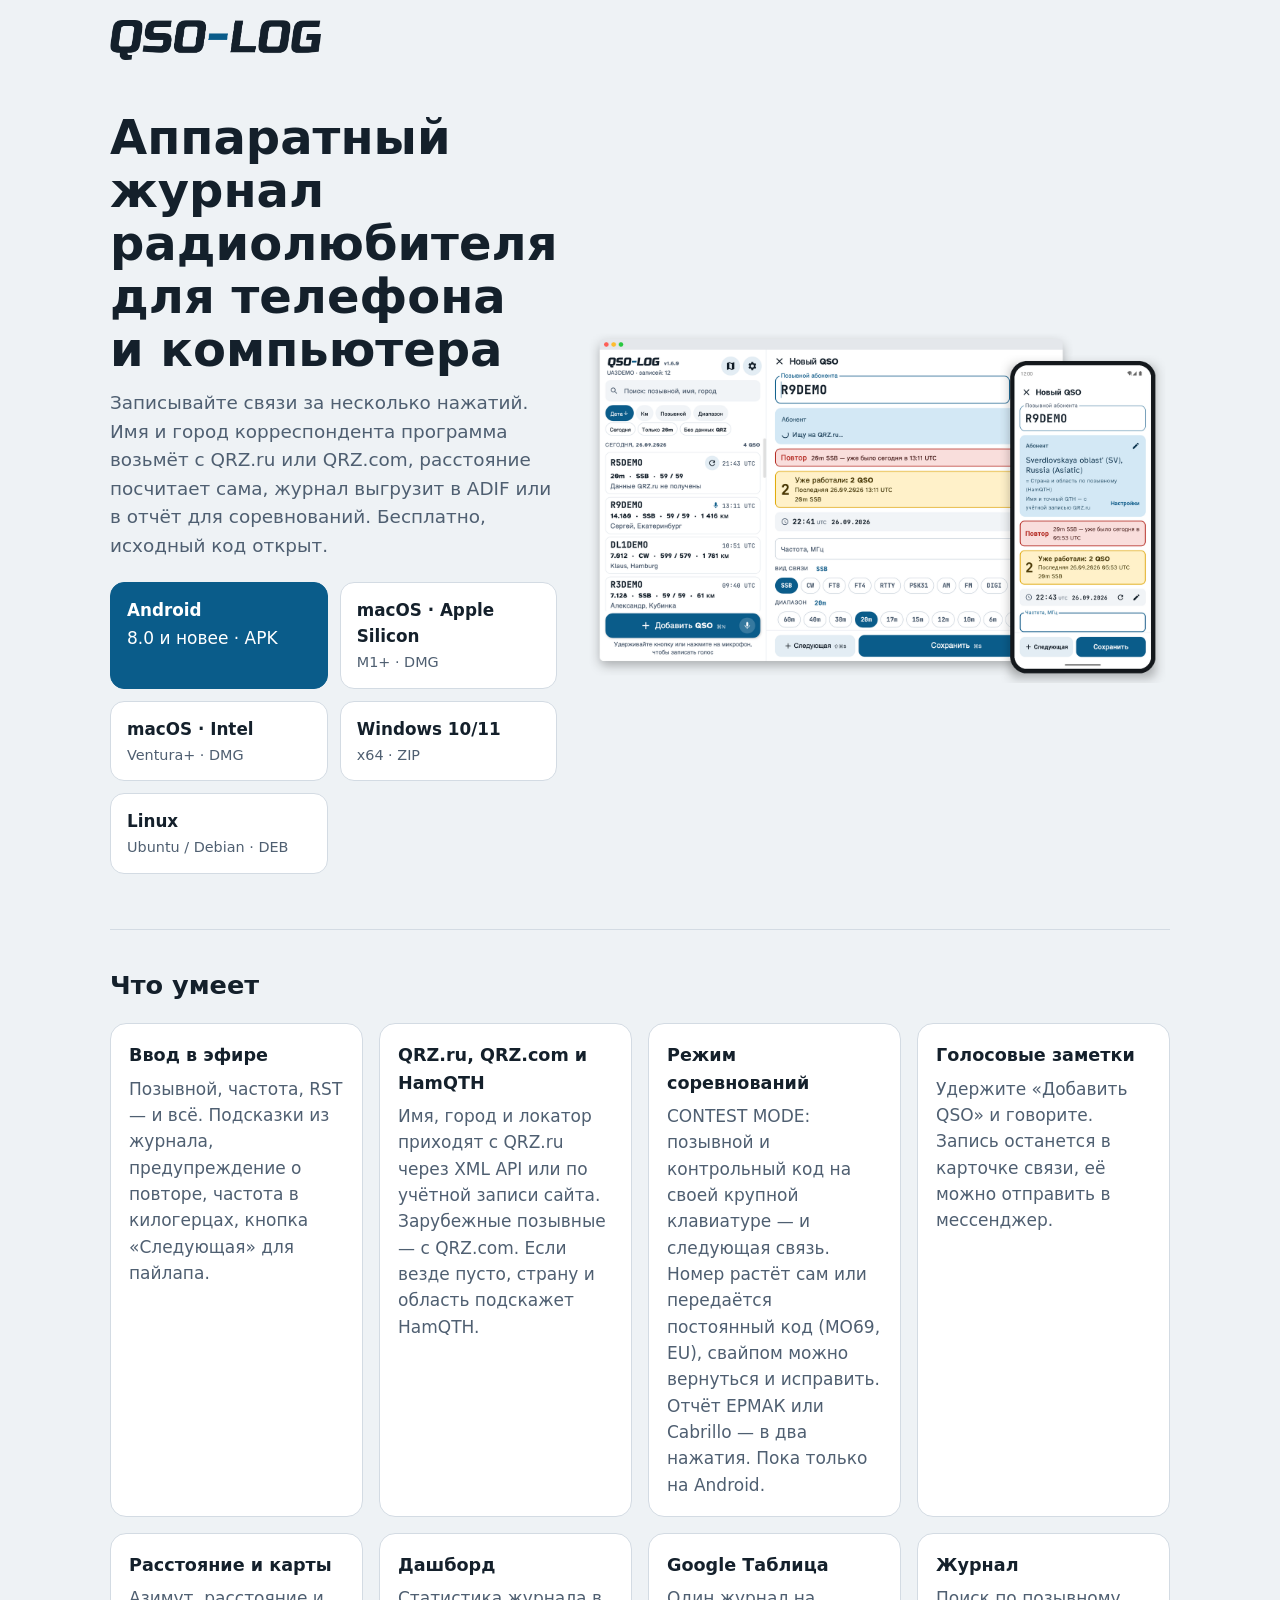
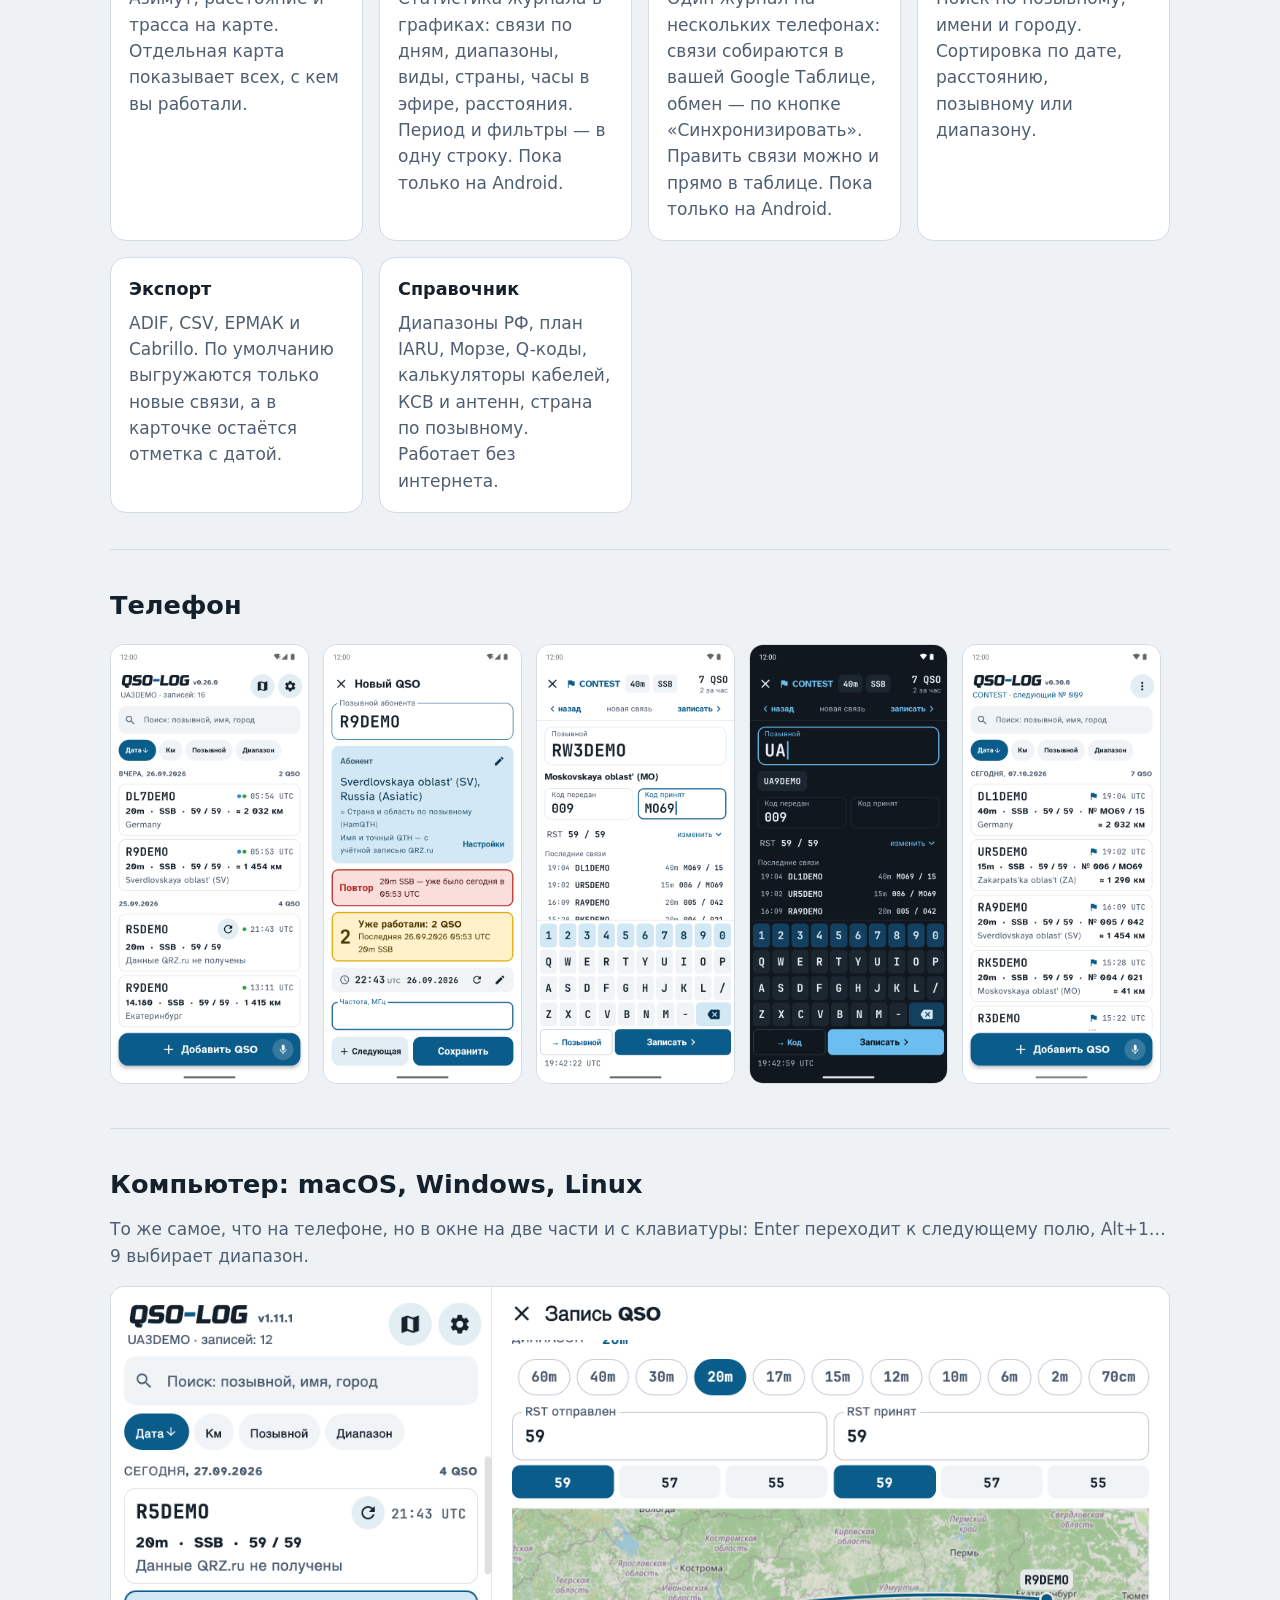
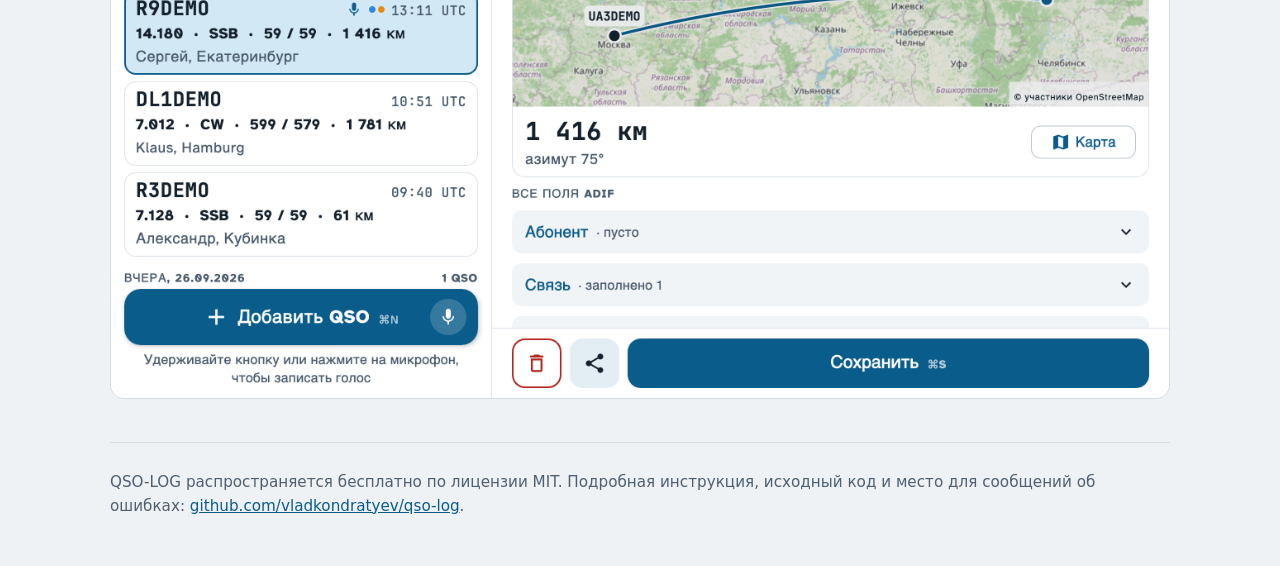
==== docs/index.html @ 47f25982 "Android 0.31.0: QSO UUIDs, sync through the user's Google Sheet (Apps Script)" ====
<!doctype html>
<html lang="ru">
<head>
<meta charset="utf-8">
<meta name="viewport" content="width=device-width, initial-scale=1">
<title>QSO-LOG — аппаратный журнал радиолюбителя</title>
<meta name="description" content="Бесплатный аппаратный журнал радиолюбителя для Android, macOS, Windows и Linux: QRZ.ru и QRZ.com, режим соревнований, карта трассы, голосовые заметки, ADIF, ЕРМАК/Cabrillo.">
<meta property="og:title" content="QSO-LOG — аппаратный журнал радиолюбителя">
<meta property="og:description" content="Android · macOS · Windows · Linux. QRZ.ru и QRZ.com, режим соревнований, карта трассы, голосовые заметки, ADIF, ЕРМАК/Cabrillo.">
<meta property="og:image" content="https://vladkondratyev.github.io/qso-log/social-preview.png">
<meta property="og:type" content="website">
<meta name="twitter:card" content="summary_large_image">
<link rel="icon" href="icon.png">
<style>
:root{
  --bg:#EEF2F5; --paper:#FFFFFF; --ink:#14202B; --muted:#4F5F71; --line:#D3DBE3;
  --accent:#0A5C8A; --accent-ink:#FFFFFF; --soft:#DCEAF3;
}
@media (prefers-color-scheme:dark){:root{
  --bg:#0E141A; --paper:#151D25; --ink:#E8EEF4; --muted:#A3B2C2; --line:#2A3743;
  --accent:#6BBEEF; --accent-ink:#06121B; --soft:#1B2A36;
}}
*{box-sizing:border-box}
img{max-width:100%}
body{margin:0;background:var(--bg);color:var(--ink);font:17px/1.55 system-ui,-apple-system,"Segoe UI",Roboto,sans-serif}
a{color:var(--accent)}
.wrap{max-width:1100px;margin:0 auto;padding:0 20px}
header{display:flex;align-items:center;justify-content:space-between;gap:16px;padding:20px 0}
header img.logo{height:40px}
.dark-logo{display:none}
@media (prefers-color-scheme:dark){.light-logo{display:none}.dark-logo{display:inline}}
.hero{display:grid;grid-template-columns:1fr;gap:28px;align-items:center;padding:24px 0 40px}
@media (min-width:900px){.hero{grid-template-columns:5fr 7fr}}
h1{font-size:clamp(2rem,4.5vw,3rem);line-height:1.1;margin:0 0 14px;text-wrap:balance}
.lead{color:var(--muted);font-size:1.15rem;margin:0 0 22px}
.hero img{width:100%;height:auto;border-radius:14px}
.dl{display:grid;grid-template-columns:repeat(auto-fit,minmax(200px,1fr));gap:12px;margin:8px 0 0}
.dl a{display:flex;flex-direction:column;gap:2px;text-decoration:none;background:var(--paper);border:1.5px solid var(--line);border-radius:14px;padding:14px 16px;color:var(--ink)}
.dl a:hover{border-color:var(--accent)}
.dl b{font-size:1.05rem}
.dl span{color:var(--muted);font-size:.9rem}
.dl a.primary{background:var(--accent);border-color:var(--accent);color:var(--accent-ink)}
.dl a.primary span{color:var(--accent-ink);opacity:.85}
section{padding:36px 0;border-top:1px solid var(--line)}
h2{font-size:1.6rem;margin:0 0 18px}
.grid{display:grid;grid-template-columns:repeat(auto-fit,minmax(250px,1fr));gap:16px}
.card{background:var(--paper);border:1px solid var(--line);border-radius:16px;padding:18px}
.card h3{margin:0 0 6px;font-size:1.1rem}
.card p{margin:0;color:var(--muted)}
.shots{display:flex;gap:14px;overflow-x:auto;padding-bottom:8px;scroll-snap-type:x mandatory}
.shots img{height:440px;border-radius:14px;scroll-snap-align:start;border:1px solid var(--line)}
.desk img{width:100%;border-radius:14px;border:1px solid var(--line)}
footer{padding:28px 0 48px;color:var(--muted);font-size:.95rem;border-top:1px solid var(--line)}
</style>
</head>
<body>
<div class="wrap">
  <header>
    <div>
      <img class="logo light-logo" src="logo-light.png" alt="QSO-LOG">
      <img class="logo dark-logo" src="logo-dark.png" alt="QSO-LOG">
    </div>
  </header>

  <div class="hero">
    <div>
      <h1>Аппаратный журнал радиолюбителя для телефона и компьютера</h1>
      <p class="lead">
        Записывайте связи за несколько нажатий. Имя и город корреспондента программа возьмёт с QRZ.ru или QRZ.com, расстояние посчитает сама, журнал выгрузит в ADIF или в отчёт для соревнований. Бесплатно, исходный код открыт.
      </p>
      <div class="dl">
        <a class="primary" id="dl-android" href="https://github.com/vladkondratyev/qso-log/releases/latest"><b>Android</b>8.0 и новее · APK</a>
        <a id="dl-mac-arm" href="https://github.com/vladkondratyev/qso-log/releases"><b>macOS · Apple Silicon</b><span>M1+ · DMG</span></a>
        <a id="dl-mac-x64" href="https://github.com/vladkondratyev/qso-log/releases"><b>macOS · Intel</b><span>Ventura+ · DMG</span></a>
        <a id="dl-win" href="https://github.com/vladkondratyev/qso-log/releases"><b>Windows 10/11</b><span>x64 · ZIP</span></a>
        <a id="dl-linux" href="https://github.com/vladkondratyev/qso-log/releases"><b>Linux</b><span>Ubuntu / Debian · DEB</span></a>
      </div>
      <p style="color:var(--muted);font-size:.95rem;margin-top:12px" id="versions"></p>
    </div>
    <img src="screenshots/00-platforms.png" alt="QSO-LOG на компьютере и на телефоне">
  </div>

  <section>
    <h2>Что умеет</h2>
    <div class="grid">
      <div class="card"><h3>Ввод в эфире</h3><p>Позывной, частота, RST — и всё. Подсказки из журнала, предупреждение о повторе, частота в килогерцах, кнопка «Следующая» для пайлапа.</p></div>
      <div class="card"><h3>QRZ.ru, QRZ.com и HamQTH</h3><p>Имя, город и локатор приходят с QRZ.ru через XML API или по учётной записи сайта. Зарубежные позывные — с QRZ.com. Если везде пусто, страну и область подскажет HamQTH.</p></div>
      <div class="card"><h3>Режим соревнований</h3><p>CONTEST MODE: позывной и контрольный код на своей крупной клавиатуре — и следующая связь. Номер растёт сам или передаётся постоянный код (MO69, EU), свайпом можно вернуться и исправить. Отчёт ЕРМАК или Cabrillo — в два нажатия. Пока только на Android.</p></div>
      <div class="card"><h3>Голосовые заметки</h3><p>Удержите «Добавить QSO» и говорите. Запись останется в карточке связи, её можно отправить в мессенджер.</p></div>
      <div class="card"><h3>Расстояние и карты</h3><p>Азимут, расстояние и трасса на карте. Отдельная карта показывает всех, с кем вы работали.</p></div>
      <div class="card"><h3>Дашборд</h3><p>Статистика журнала в графиках: связи по дням, диапазоны, виды, страны, часы в эфире, расстояния. Период и фильтры — в одну строку. Пока только на Android.</p></div>
      <div class="card"><h3>Google Таблица</h3><p>Один журнал на нескольких телефонах: связи собираются в вашей Google Таблице, обмен — по кнопке «Синхронизировать». Править связи можно и прямо в таблице. Пока только на Android.</p></div>
      <div class="card"><h3>Журнал</h3><p>Поиск по позывному, имени и городу. Сортировка по дате, расстоянию, позывному или диапазону.</p></div>
      <div class="card"><h3>Экспорт</h3><p>ADIF, CSV, ЕРМАК и Cabrillo. По умолчанию выгружаются только новые связи, а в карточке остаётся отметка с датой.</p></div>
      <div class="card"><h3>Справочник</h3><p>Диапазоны РФ, план IARU, Морзе, Q-коды, калькуляторы кабелей, КСВ и антенн, страна по позывному. Работает без интернета.</p></div>
    </div>
  </section>

  <section>
    <h2>Телефон</h2>
    <div class="shots">
      <img src="screenshots/01-log.png" alt="Журнал" loading="lazy">
      <img src="screenshots/23-dupe.png" alt="Новый QSO" loading="lazy">
      <img src="screenshots/46-contest-card.png" alt="Режим соревнований" loading="lazy">
      <img src="screenshots/53-contest-keypad.png" alt="Своя клавиатура в режиме соревнований" loading="lazy">
      <img src="screenshots/47-contest-log.png" alt="Связи соревнования в журнале" loading="lazy">
      <img src="screenshots/50-dashboard.png" alt="Дашборд" loading="lazy">
      <img src="screenshots/03-card-map.png" alt="Карта трассы" loading="lazy">
      <img src="screenshots/24-voice-menu.png" alt="Голосовая заметка" loading="lazy">
      <img src="screenshots/26-sources.png" alt="QRZ.ru" loading="lazy">
      <img src="screenshots/32-ref-morse.png" alt="Морзе" loading="lazy">
      <img src="screenshots/en-02-new-qso.png" alt="Интерфейс на английском" loading="lazy">
    </div>
  </section>

  <section>
    <h2>Компьютер: macOS, Windows, Linux</h2>
    <p style="color:var(--muted);margin-top:-6px">То же самое, что на телефоне, но в окне на две части и с клавиатуры: Enter переходит к следующему полю, Alt+1…9 выбирает диапазон.</p>
    <div class="desk"><img src="screenshots/desktop-04-card-map.png" alt="QSO-LOG на компьютере" loading="lazy"></div>
  </section>

  <footer>
    QSO-LOG распространяется бесплатно по лицензии MIT. Подробная инструкция, исходный код и место для сообщений об ошибках:
    <a href="https://github.com/vladkondratyev/qso-log">github.com/vladkondratyev/qso-log</a>.
  </footer>
</div>

<script>
(function () {
  // Direct download links from the newest releases: Android is tagged vX.Y.Z, the desktop desktop-vX.Y.Z.
  var found = {};
  function showVersions() {
    var el = document.getElementById('versions');
    if (!found.android && !found.desktop) { el.textContent = ''; return; }
    el.textContent = 'Версии: Android ' + (found.android || '—') + ', компьютер ' + (found.desktop || '—');
  }
  fetch('https://api.github.com/repos/vladkondratyev/qso-log/releases?per_page=30')
    .then(function (r) { return r.ok ? r.json() : []; })
    .then(function (list) {
      function asset(rel, suffix) {
        var a = (rel.assets || []).filter(function (x) { return x.name.slice(-suffix.length) === suffix; })[0];
        return a ? a.browser_download_url : rel.html_url;
      }
      var android = list.filter(function (r) { return /^v\d/.test(r.tag_name) && !r.draft && !r.prerelease; })[0];
      var desktop = list.filter(function (r) { return /^desktop-v\d/.test(r.tag_name) && !r.draft && !r.prerelease; })[0];
      if (android) {
        document.getElementById('dl-android').href = asset(android, '.apk');
        found.android = android.tag_name.replace(/^v/, '');
      }
      if (desktop) {
        document.getElementById('dl-mac-arm').href = asset(desktop, '-macos-arm64.dmg');
        document.getElementById('dl-mac-x64').href = asset(desktop, '-macos-x64.dmg');
        document.getElementById('dl-win').href = asset(desktop, '-windows-x64.zip');
        document.getElementById('dl-linux').href = asset(desktop, '-linux-amd64.deb');
        found.desktop = desktop.tag_name.replace(/^desktop-v/, '');
      }
      showVersions();
    })
    .catch(function () {});
})();
</script>
</body>
</html>
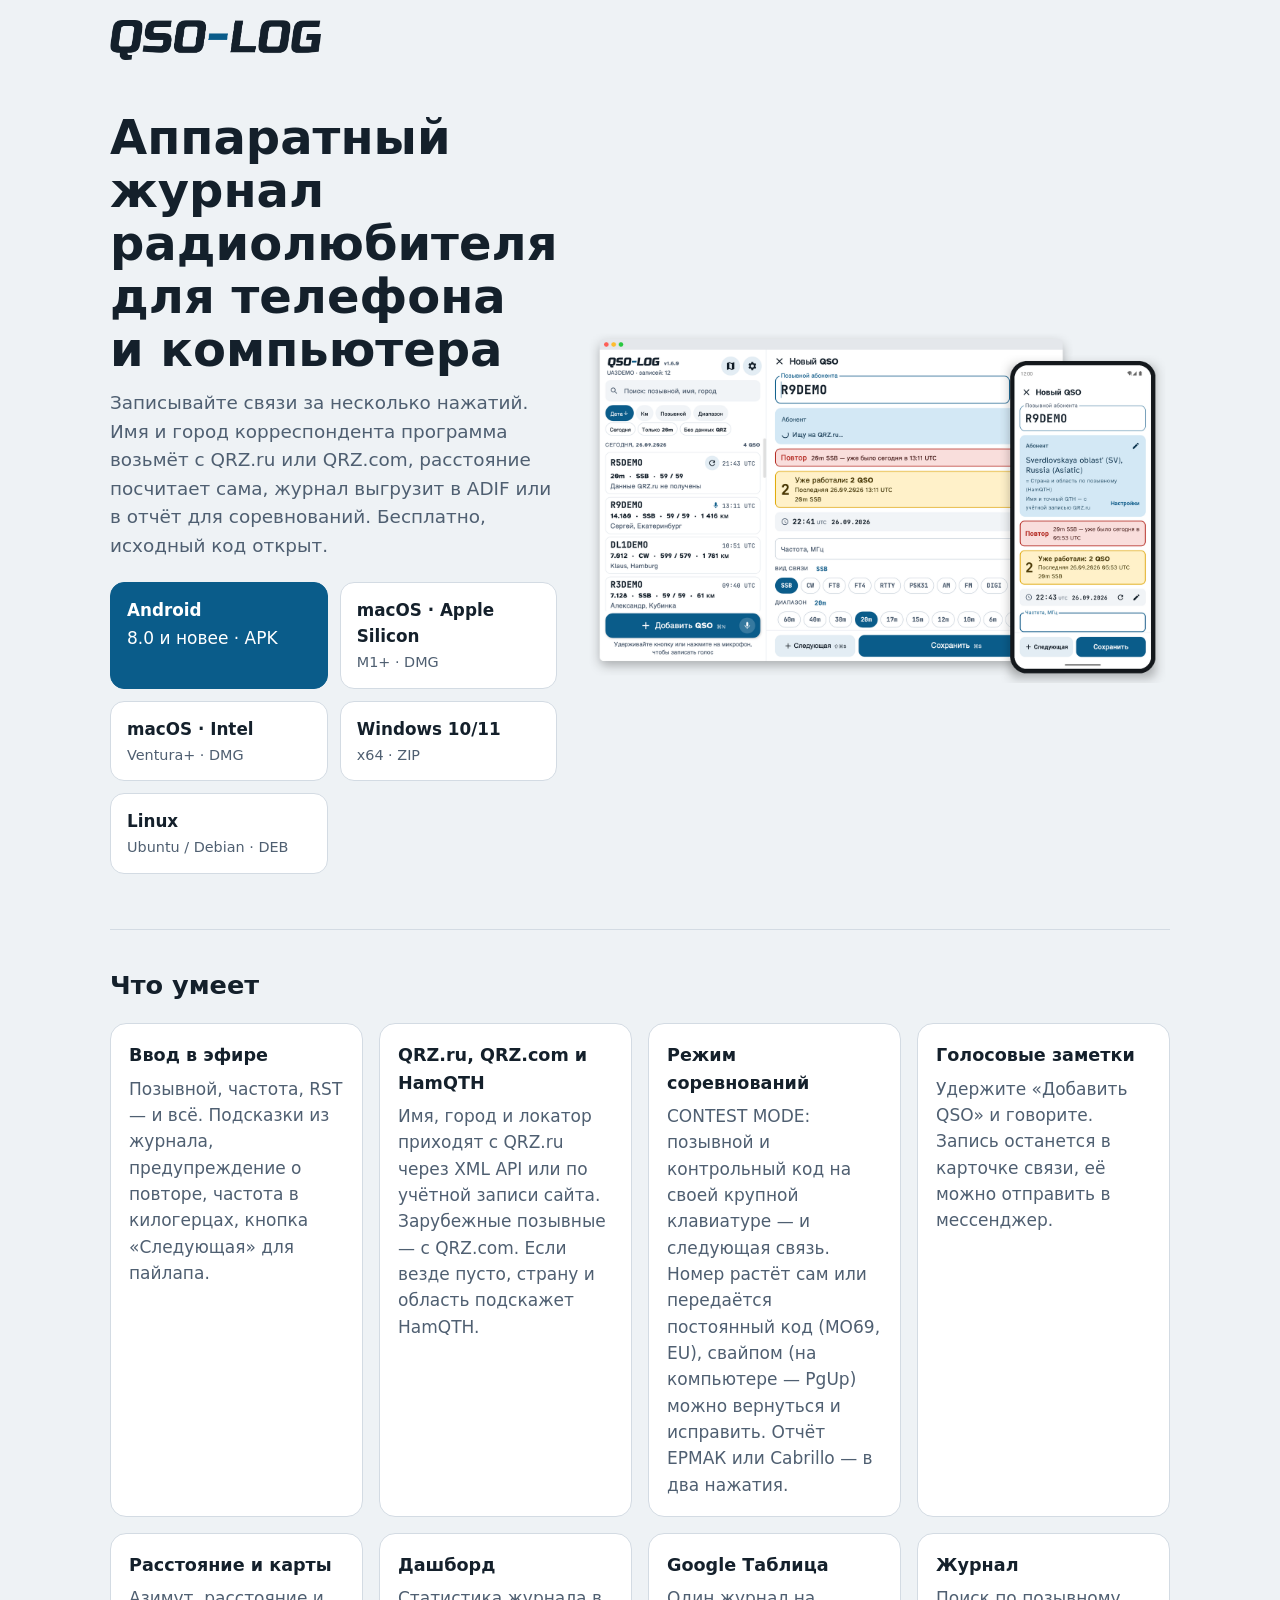
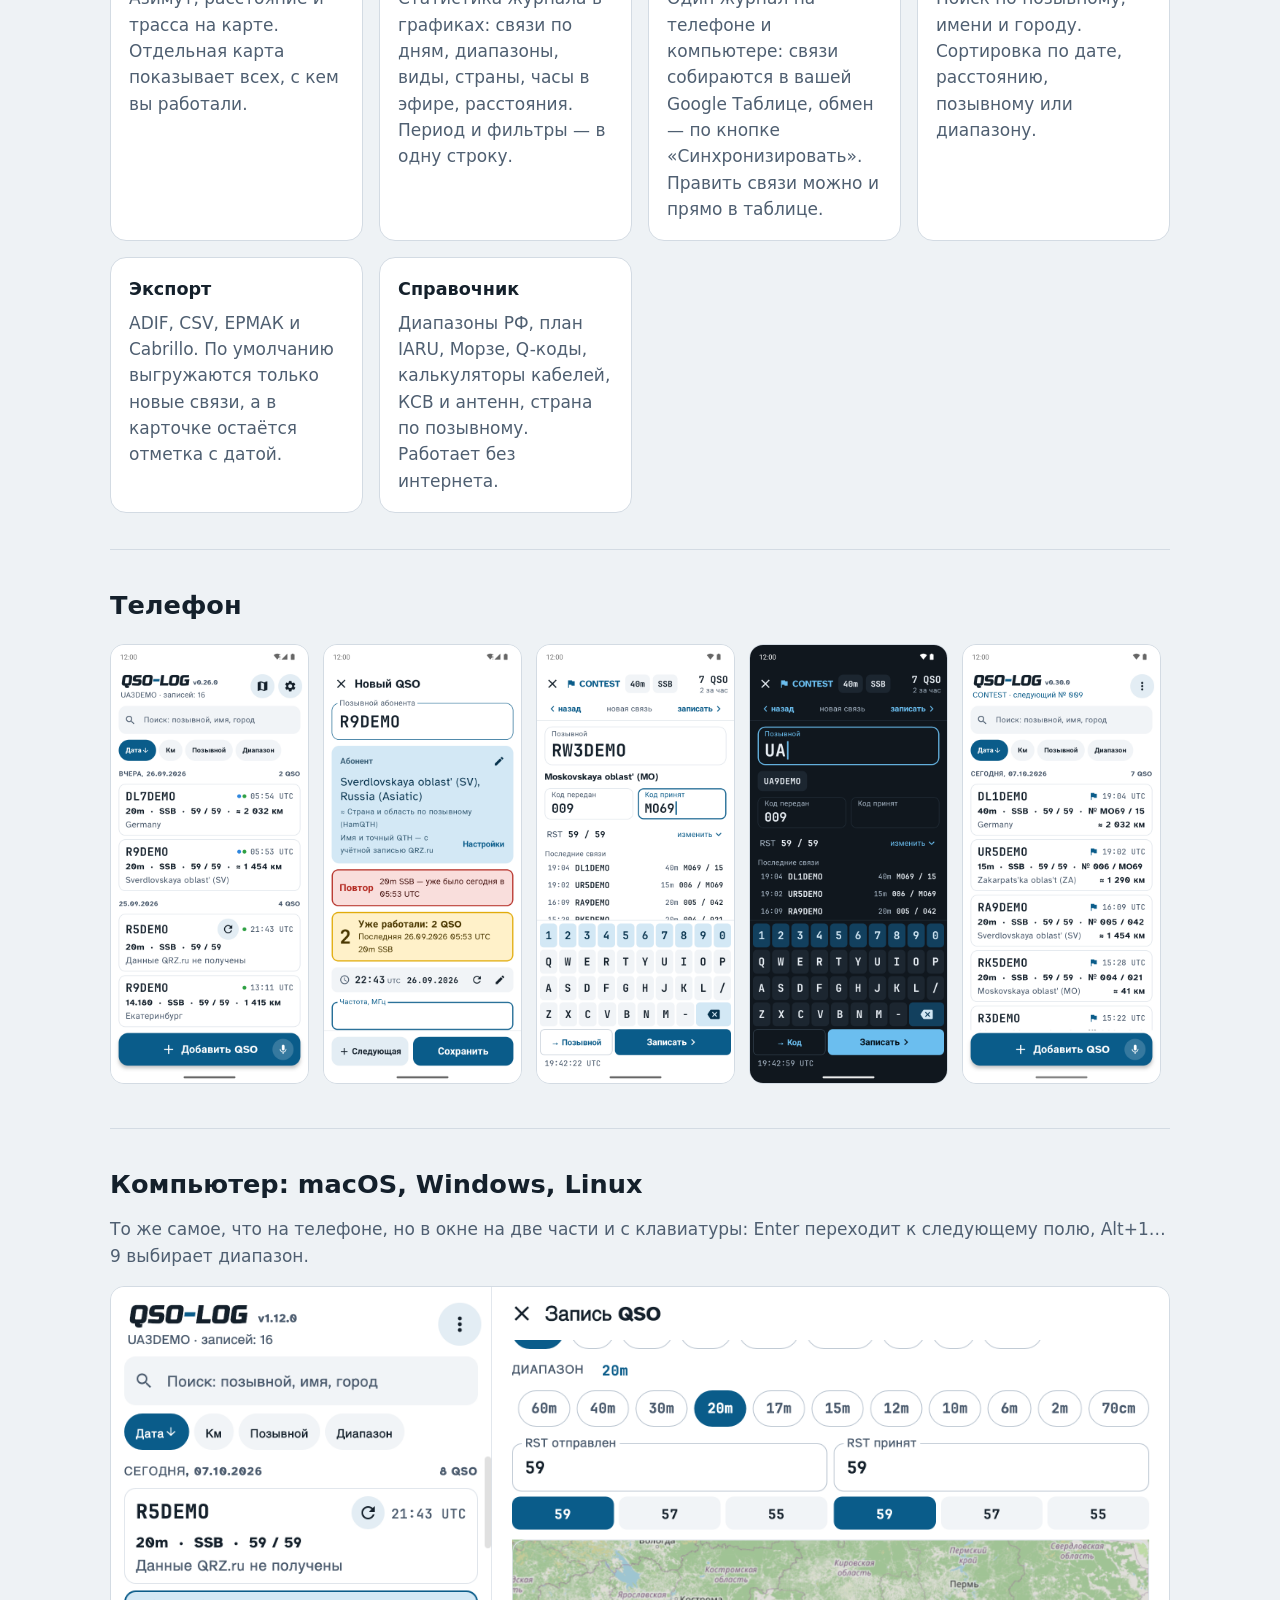
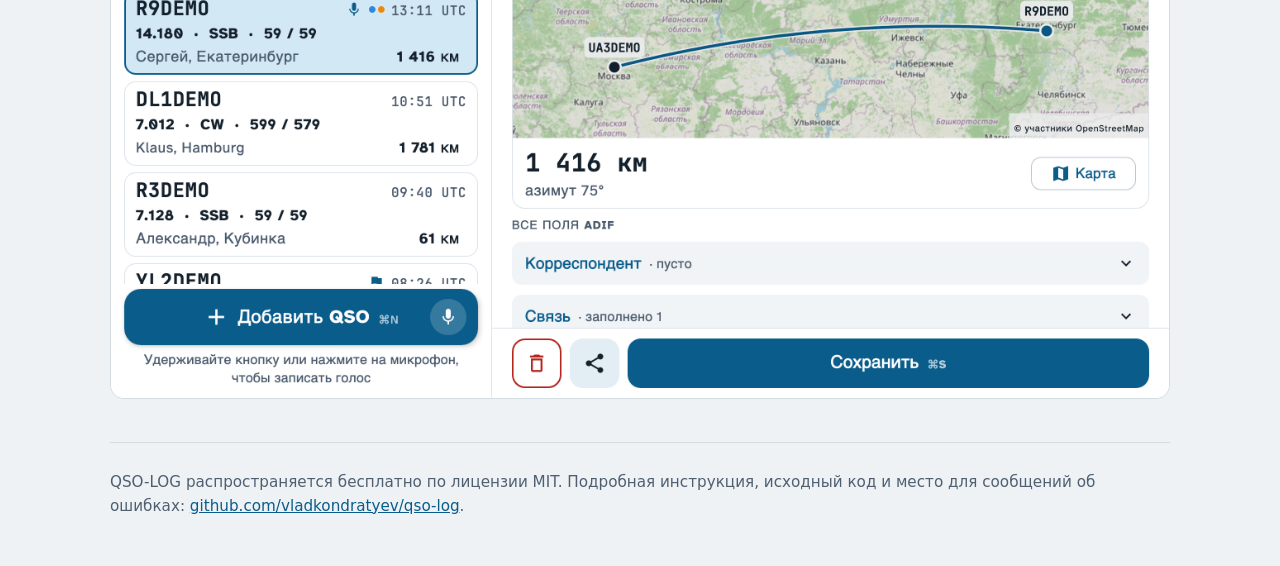
==== commit ec6dbe4e: "Desktop 1.12.0: same as Android 0.32.0 — QRZ.com, ⋮ menu, contest mode, dashboard, Google Sheet sync" ====
--- a/docs/index.html
+++ b/docs/index.html
@@ -85,11 +85,11 @@
     <div class="grid">
       <div class="card"><h3>Ввод в эфире</h3><p>Позывной, частота, RST — и всё. Подсказки из журнала, предупреждение о повторе, частота в килогерцах, кнопка «Следующая» для пайлапа.</p></div>
       <div class="card"><h3>QRZ.ru, QRZ.com и HamQTH</h3><p>Имя, город и локатор приходят с QRZ.ru через XML API или по учётной записи сайта. Зарубежные позывные — с QRZ.com. Если везде пусто, страну и область подскажет HamQTH.</p></div>
-      <div class="card"><h3>Режим соревнований</h3><p>CONTEST MODE: позывной и контрольный код на своей крупной клавиатуре — и следующая связь. Номер растёт сам или передаётся постоянный код (MO69, EU), свайпом можно вернуться и исправить. Отчёт ЕРМАК или Cabrillo — в два нажатия. Пока только на Android.</p></div>
+      <div class="card"><h3>Режим соревнований</h3><p>CONTEST MODE: позывной и контрольный код на своей крупной клавиатуре — и следующая связь. Номер растёт сам или передаётся постоянный код (MO69, EU), свайпом (на компьютере — PgUp) можно вернуться и исправить. Отчёт ЕРМАК или Cabrillo — в два нажатия.</p></div>
       <div class="card"><h3>Голосовые заметки</h3><p>Удержите «Добавить QSO» и говорите. Запись останется в карточке связи, её можно отправить в мессенджер.</p></div>
       <div class="card"><h3>Расстояние и карты</h3><p>Азимут, расстояние и трасса на карте. Отдельная карта показывает всех, с кем вы работали.</p></div>
-      <div class="card"><h3>Дашборд</h3><p>Статистика журнала в графиках: связи по дням, диапазоны, виды, страны, часы в эфире, расстояния. Период и фильтры — в одну строку. Пока только на Android.</p></div>
-      <div class="card"><h3>Google Таблица</h3><p>Один журнал на нескольких телефонах: связи собираются в вашей Google Таблице, обмен — по кнопке «Синхронизировать». Править связи можно и прямо в таблице. Пока только на Android.</p></div>
+      <div class="card"><h3>Дашборд</h3><p>Статистика журнала в графиках: связи по дням, диапазоны, виды, страны, часы в эфире, расстояния. Период и фильтры — в одну строку.</p></div>
+      <div class="card"><h3>Google Таблица</h3><p>Один журнал на телефоне и компьютере: связи собираются в вашей Google Таблице, обмен — по кнопке «Синхронизировать». Править связи можно и прямо в таблице.</p></div>
       <div class="card"><h3>Журнал</h3><p>Поиск по позывному, имени и городу. Сортировка по дате, расстоянию, позывному или диапазону.</p></div>
       <div class="card"><h3>Экспорт</h3><p>ADIF, CSV, ЕРМАК и Cabrillo. По умолчанию выгружаются только новые связи, а в карточке остаётся отметка с датой.</p></div>
       <div class="card"><h3>Справочник</h3><p>Диапазоны РФ, план IARU, Морзе, Q-коды, калькуляторы кабелей, КСВ и антенн, страна по позывному. Работает без интернета.</p></div>
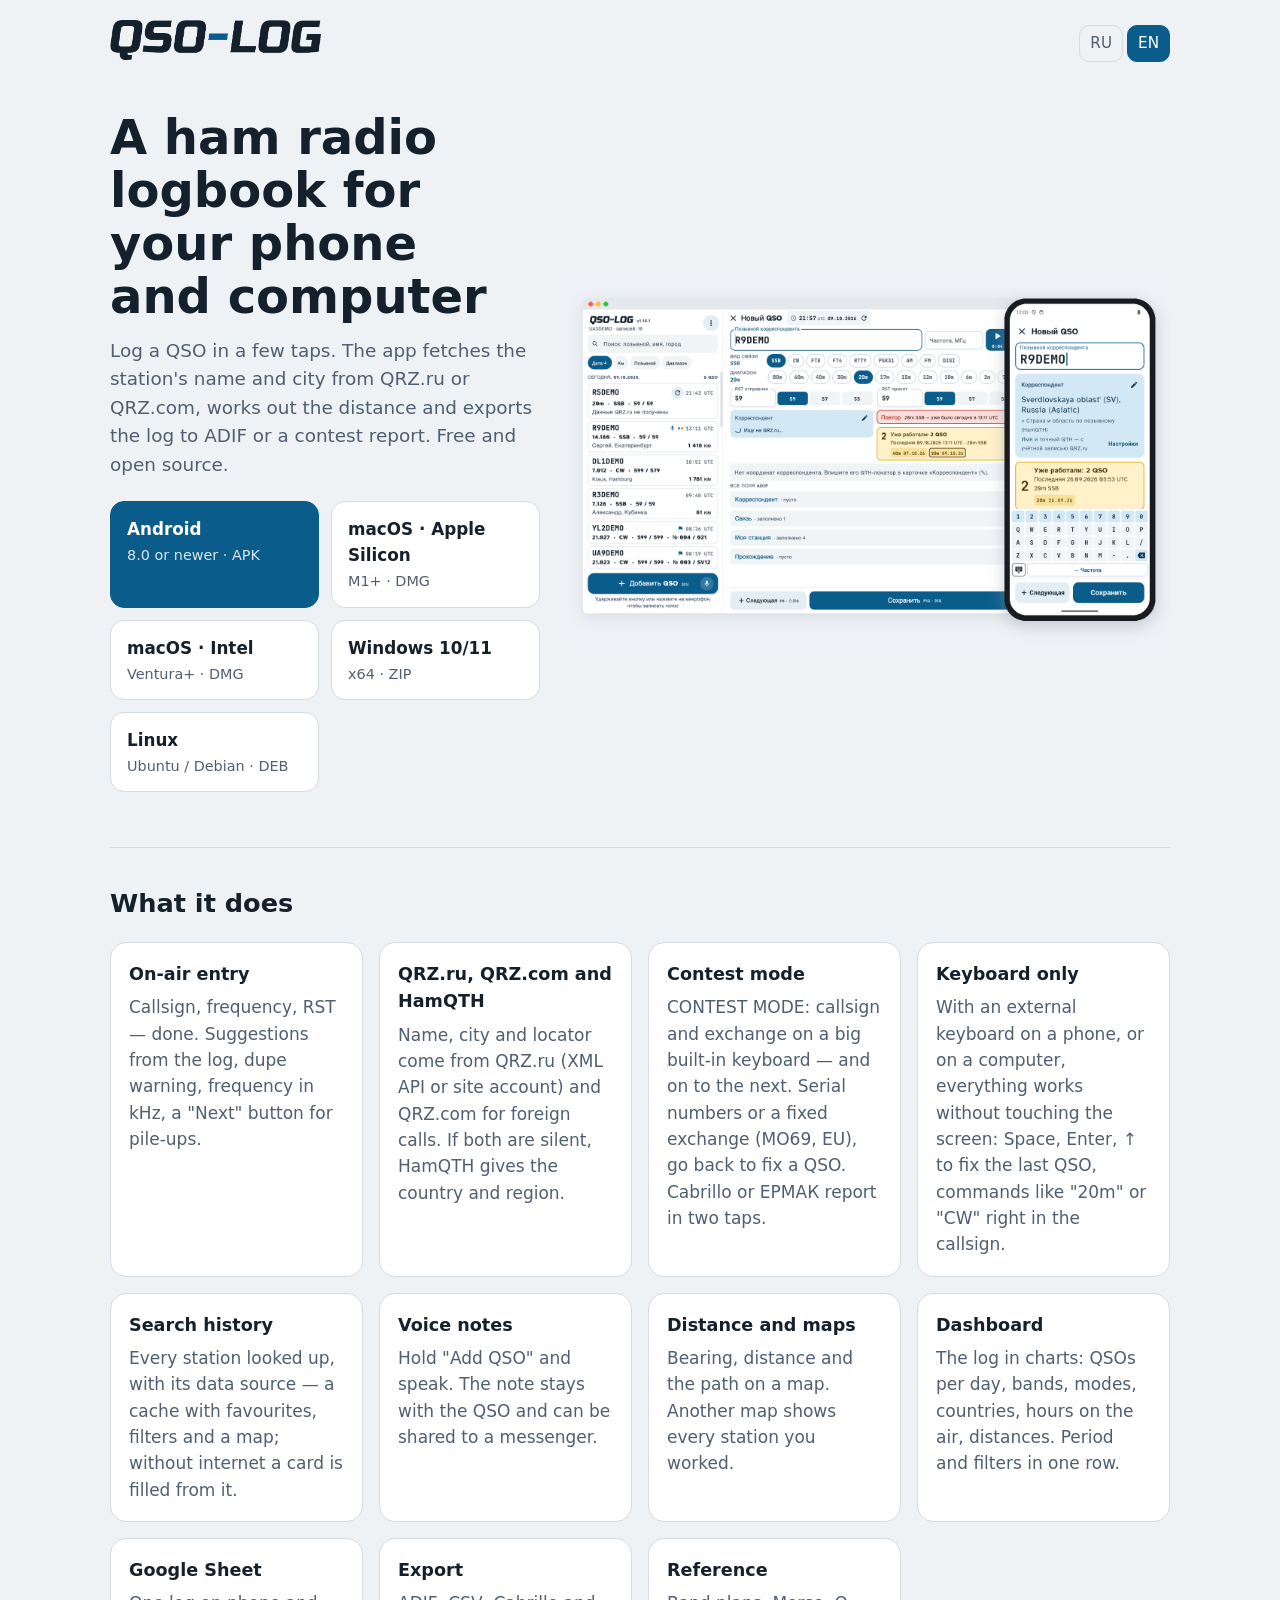
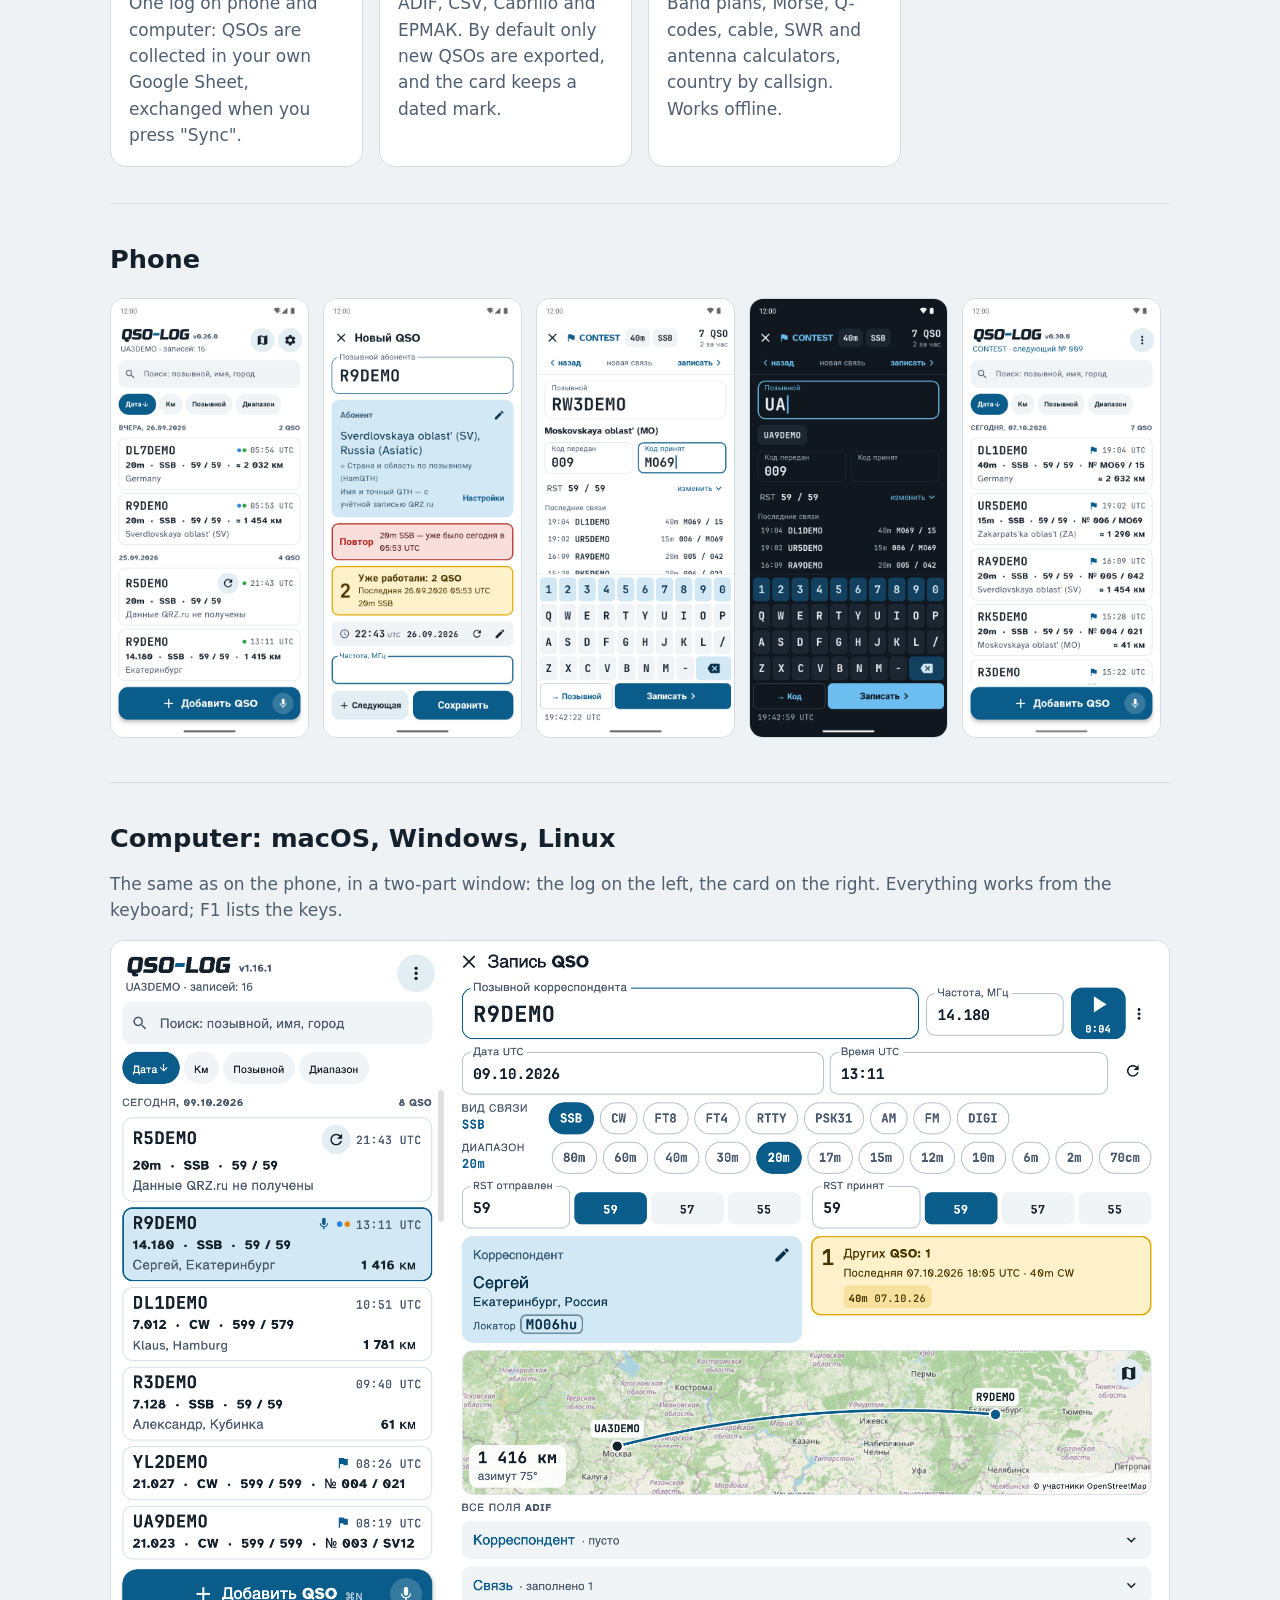
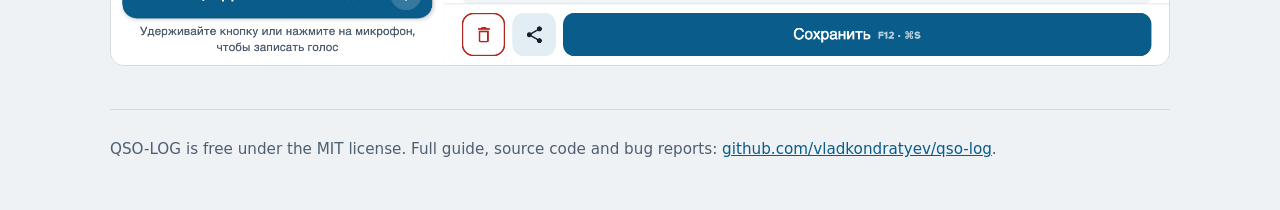
==== commit 901b684b: "English README and a RU/EN switch on the project page" ====
--- a/docs/index.html
+++ b/docs/index.html
@@ -50,6 +50,10 @@
 .shots{display:flex;gap:14px;overflow-x:auto;padding-bottom:8px;scroll-snap-type:x mandatory}
 .shots img{height:440px;border-radius:14px;scroll-snap-align:start;border:1px solid var(--line)}
 .desk img{width:100%;border-radius:14px;border:1px solid var(--line)}
+html[lang="ru"] [lang="en"],html[lang="en"] [lang="ru"]{display:none}
+.lang{display:flex;gap:4px;font-size:.95rem}
+.lang a{padding:6px 10px;border-radius:10px;text-decoration:none;color:var(--muted);border:1px solid var(--line)}
+.lang a.on{background:var(--accent);border-color:var(--accent);color:var(--accent-ink)}
 footer{padding:28px 0 48px;color:var(--muted);font-size:.95rem;border-top:1px solid var(--line)}
 </style>
 </head>
@@ -60,16 +64,20 @@
       <img class="logo light-logo" src="logo-light.png" alt="QSO-LOG">
       <img class="logo dark-logo" src="logo-dark.png" alt="QSO-LOG">
     </div>
+    <nav class="lang" aria-label="Language">
+      <a href="?lang=ru" data-lang="ru">RU</a>
+      <a href="?lang=en" data-lang="en">EN</a>
+    </nav>
   </header>
 
   <div class="hero">
     <div>
-      <h1>Аппаратный журнал радиолюбителя для телефона и компьютера</h1>
+      <h1><span lang="ru">Аппаратный журнал радиолюбителя для телефона и компьютера</span><span lang="en">A ham radio logbook for your phone and computer</span></h1>
       <p class="lead">
-        Записывайте связи за несколько нажатий. Имя и город корреспондента программа возьмёт с QRZ.ru или QRZ.com, расстояние посчитает сама, журнал выгрузит в ADIF или в отчёт для соревнований. Бесплатно, исходный код открыт.
+        <span lang="ru">Записывайте связи за несколько нажатий. Имя и город корреспондента программа возьмёт с QRZ.ru или QRZ.com, расстояние посчитает сама, журнал выгрузит в ADIF или в отчёт для соревнований. Бесплатно, исходный код открыт.</span><span lang="en">Log a QSO in a few taps. The app fetches the station's name and city from QRZ.ru or QRZ.com, works out the distance and exports the log to ADIF or a contest report. Free and open source.</span>
       </p>
       <div class="dl">
-        <a class="primary" id="dl-android" href="https://github.com/vladkondratyev/qso-log/releases/latest"><b>Android</b>8.0 и новее · APK</a>
+        <a class="primary" id="dl-android" href="https://github.com/vladkondratyev/qso-log/releases/latest"><b>Android</b><span lang="ru">8.0 и новее · APK</span><span lang="en">8.0 or newer · APK</span></a>
         <a id="dl-mac-arm" href="https://github.com/vladkondratyev/qso-log/releases"><b>macOS · Apple Silicon</b><span>M1+ · DMG</span></a>
         <a id="dl-mac-x64" href="https://github.com/vladkondratyev/qso-log/releases"><b>macOS · Intel</b><span>Ventura+ · DMG</span></a>
         <a id="dl-win" href="https://github.com/vladkondratyev/qso-log/releases"><b>Windows 10/11</b><span>x64 · ZIP</span></a>
@@ -77,27 +85,28 @@
       </div>
       <p style="color:var(--muted);font-size:.95rem;margin-top:12px" id="versions"></p>
     </div>
-    <img src="screenshots/00-platforms.png" alt="QSO-LOG на компьютере и на телефоне">
+    <img src="screenshots/00-platforms.png" alt="QSO-LOG on a computer and a phone">
   </div>
 
   <section>
-    <h2>Что умеет</h2>
+    <h2><span lang="ru">Что умеет</span><span lang="en">What it does</span></h2>
     <div class="grid">
-      <div class="card"><h3>Ввод в эфире</h3><p>Позывной, частота, RST — и всё. Подсказки из журнала, предупреждение о повторе, частота в килогерцах, кнопка «Следующая» для пайлапа.</p></div>
-      <div class="card"><h3>QRZ.ru, QRZ.com и HamQTH</h3><p>Имя, город и локатор приходят с QRZ.ru через XML API или по учётной записи сайта. Зарубежные позывные — с QRZ.com. Если везде пусто, страну и область подскажет HamQTH.</p></div>
-      <div class="card"><h3>Режим соревнований</h3><p>CONTEST MODE: позывной и контрольный код на своей крупной клавиатуре — и следующая связь. Номер растёт сам или передаётся постоянный код (MO69, EU), свайпом (на компьютере — PgUp) можно вернуться и исправить. Отчёт ЕРМАК или Cabrillo — в два нажатия.</p></div>
-      <div class="card"><h3>Голосовые заметки</h3><p>Удержите «Добавить QSO» и говорите. Запись останется в карточке связи, её можно отправить в мессенджер.</p></div>
-      <div class="card"><h3>Расстояние и карты</h3><p>Азимут, расстояние и трасса на карте. Отдельная карта показывает всех, с кем вы работали.</p></div>
-      <div class="card"><h3>Дашборд</h3><p>Статистика журнала в графиках: связи по дням, диапазоны, виды, страны, часы в эфире, расстояния. Период и фильтры — в одну строку.</p></div>
-      <div class="card"><h3>Google Таблица</h3><p>Один журнал на телефоне и компьютере: связи собираются в вашей Google Таблице, обмен — по кнопке «Синхронизировать». Править связи можно и прямо в таблице.</p></div>
-      <div class="card"><h3>Журнал</h3><p>Поиск по позывному, имени и городу. Сортировка по дате, расстоянию, позывному или диапазону.</p></div>
-      <div class="card"><h3>Экспорт</h3><p>ADIF, CSV, ЕРМАК и Cabrillo. По умолчанию выгружаются только новые связи, а в карточке остаётся отметка с датой.</p></div>
-      <div class="card"><h3>Справочник</h3><p>Диапазоны РФ, план IARU, Морзе, Q-коды, калькуляторы кабелей, КСВ и антенн, страна по позывному. Работает без интернета.</p></div>
+      <div class="card"><h3><span lang="ru">Ввод в эфире</span><span lang="en">On-air entry</span></h3><p><span lang="ru">Позывной, частота, RST — и всё. Подсказки из журнала, предупреждение о повторе, частота в килогерцах, кнопка «Следующая» для пайлапа.</span><span lang="en">Callsign, frequency, RST — done. Suggestions from the log, dupe warning, frequency in kHz, a "Next" button for pile-ups.</span></p></div>
+      <div class="card"><h3><span lang="ru">QRZ.ru, QRZ.com и HamQTH</span><span lang="en">QRZ.ru, QRZ.com and HamQTH</span></h3><p><span lang="ru">Имя, город и локатор приходят с QRZ.ru через XML API или по учётной записи сайта. Зарубежные позывные — с QRZ.com. Если везде пусто, страну и область подскажет HamQTH.</span><span lang="en">Name, city and locator come from QRZ.ru (XML API or site account) and QRZ.com for foreign calls. If both are silent, HamQTH gives the country and region.</span></p></div>
+      <div class="card"><h3><span lang="ru">Режим соревнований</span><span lang="en">Contest mode</span></h3><p><span lang="ru">CONTEST MODE: позывной и контрольный код на своей крупной клавиатуре — и следующая связь. Номер растёт сам или передаётся постоянный код (MO69, EU), можно вернуться и исправить. Отчёт ЕРМАК или Cabrillo — в два нажатия.</span><span lang="en">CONTEST MODE: callsign and exchange on a big built-in keyboard — and on to the next. Serial numbers or a fixed exchange (MO69, EU), go back to fix a QSO. Cabrillo or ЕРМАК report in two taps.</span></p></div>
+      <div class="card"><h3><span lang="ru">Работа с клавиатуры</span><span lang="en">Keyboard only</span></h3><p><span lang="ru">С внешней клавиатурой на телефоне или на компьютере вся работа идёт без мыши и касаний: Пробел, Enter, ↑ для исправления последней связи, команды «20m», «CW» прямо в позывном.</span><span lang="en">With an external keyboard on a phone, or on a computer, everything works without touching the screen: Space, Enter, ↑ to fix the last QSO, commands like "20m" or "CW" right in the callsign.</span></p></div>
+      <div class="card"><h3><span lang="ru">История поиска</span><span lang="en">Search history</span></h3><p><span lang="ru">Все найденные позывные с источником данных — как кэш: избранные, фильтры, карта, а без интернета карточка заполняется из истории.</span><span lang="en">Every station looked up, with its data source — a cache with favourites, filters and a map; without internet a card is filled from it.</span></p></div>
+      <div class="card"><h3><span lang="ru">Голосовые заметки</span><span lang="en">Voice notes</span></h3><p><span lang="ru">Удержите «Добавить QSO» и говорите. Запись останется в карточке связи, её можно отправить в мессенджер.</span><span lang="en">Hold "Add QSO" and speak. The note stays with the QSO and can be shared to a messenger.</span></p></div>
+      <div class="card"><h3><span lang="ru">Расстояние и карты</span><span lang="en">Distance and maps</span></h3><p><span lang="ru">Азимут, расстояние и трасса на карте. Отдельная карта показывает всех, с кем вы работали.</span><span lang="en">Bearing, distance and the path on a map. Another map shows every station you worked.</span></p></div>
+      <div class="card"><h3><span lang="ru">Дашборд</span><span lang="en">Dashboard</span></h3><p><span lang="ru">Статистика журнала в графиках: связи по дням, диапазоны, виды, страны, часы в эфире, расстояния. Период и фильтры — в одну строку.</span><span lang="en">The log in charts: QSOs per day, bands, modes, countries, hours on the air, distances. Period and filters in one row.</span></p></div>
+      <div class="card"><h3><span lang="ru">Google Таблица</span><span lang="en">Google Sheet</span></h3><p><span lang="ru">Один журнал на телефоне и компьютере: связи собираются в вашей Google Таблице, обмен — по кнопке «Синхронизировать».</span><span lang="en">One log on phone and computer: QSOs are collected in your own Google Sheet, exchanged when you press "Sync".</span></p></div>
+      <div class="card"><h3><span lang="ru">Экспорт</span><span lang="en">Export</span></h3><p><span lang="ru">ADIF, CSV, ЕРМАК и Cabrillo. По умолчанию выгружаются только новые связи, а в карточке остаётся отметка с датой.</span><span lang="en">ADIF, CSV, Cabrillo and ЕРМАК. By default only new QSOs are exported, and the card keeps a dated mark.</span></p></div>
+      <div class="card"><h3><span lang="ru">Справочник</span><span lang="en">Reference</span></h3><p><span lang="ru">Диапазоны РФ, план IARU, Морзе, Q-коды, калькуляторы кабелей, КСВ и антенн, страна по позывному. Работает без интернета.</span><span lang="en">Band plans, Morse, Q-codes, cable, SWR and antenna calculators, country by callsign. Works offline.</span></p></div>
     </div>
   </section>
 
   <section>
-    <h2>Телефон</h2>
+    <h2><span lang="ru">Телефон</span><span lang="en">Phone</span></h2>
     <div class="shots">
       <img src="screenshots/01-log.png" alt="Журнал" loading="lazy">
       <img src="screenshots/23-dupe.png" alt="Новый QSO" loading="lazy">
@@ -105,6 +114,8 @@
       <img src="screenshots/53-contest-keypad.png" alt="Своя клавиатура в режиме соревнований" loading="lazy">
       <img src="screenshots/47-contest-log.png" alt="Связи соревнования в журнале" loading="lazy">
       <img src="screenshots/50-dashboard.png" alt="Дашборд" loading="lazy">
+      <img src="screenshots/57-history.png" alt="История поиска" loading="lazy">
+      <img src="screenshots/58-history-map.png" alt="История поиска на карте" loading="lazy">
       <img src="screenshots/03-card-map.png" alt="Карта трассы" loading="lazy">
       <img src="screenshots/24-voice-menu.png" alt="Голосовая заметка" loading="lazy">
       <img src="screenshots/26-sources.png" alt="QRZ.ru" loading="lazy">
@@ -114,26 +125,52 @@
   </section>
 
   <section>
-    <h2>Компьютер: macOS, Windows, Linux</h2>
-    <p style="color:var(--muted);margin-top:-6px">То же самое, что на телефоне, но в окне на две части и с клавиатуры: Enter переходит к следующему полю, Alt+1…9 выбирает диапазон.</p>
+    <h2><span lang="ru">Компьютер: macOS, Windows, Linux</span><span lang="en">Computer: macOS, Windows, Linux</span></h2>
+    <p style="color:var(--muted);margin-top:-6px"><span lang="ru">То же самое, что на телефоне, в окне на две части: слева журнал, справа карточка. Всё делается с клавиатуры, список клавиш — по F1.</span><span lang="en">The same as on the phone, in a two-part window: the log on the left, the card on the right. Everything works from the keyboard; F1 lists the keys.</span></p>
     <div class="desk"><img src="screenshots/desktop-04-card-map.png" alt="QSO-LOG на компьютере" loading="lazy"></div>
   </section>
 
   <footer>
-    QSO-LOG распространяется бесплатно по лицензии MIT. Подробная инструкция, исходный код и место для сообщений об ошибках:
+    <span lang="ru">QSO-LOG распространяется бесплатно по лицензии MIT. Подробная инструкция, исходный код и место для сообщений об ошибках:</span><span lang="en">QSO-LOG is free under the MIT license. Full guide, source code and bug reports:</span>
     <a href="https://github.com/vladkondratyev/qso-log">github.com/vladkondratyev/qso-log</a>.
   </footer>
 </div>
 
 <script>
+// Language: ?lang= in the address, then the last choice, then the browser (Russian, Ukrainian, Belarusian → RU).
+var lang = (function () {
+  var q = new URLSearchParams(location.search).get('lang');
+  var saved = null;
+  try { saved = localStorage.getItem('qsolog-lang'); } catch (e) {}
+  var nav = (navigator.languages && navigator.languages[0]) || navigator.language || 'ru';
+  var l = q || saved || (/^(ru|uk|be)/i.test(nav) ? 'ru' : 'en');
+  return l === 'en' ? 'en' : 'ru';
+})();
+function setLang(l) {
+  lang = l;
+  document.documentElement.lang = l;
+  document.title = l === 'en' ? 'QSO-LOG — ham radio logbook' : 'QSO-LOG — аппаратный журнал радиолюбителя';
+  document.querySelectorAll('.lang a').forEach(function (a) { a.classList.toggle('on', a.dataset.lang === l); });
+}
+setLang(lang);
+document.querySelectorAll('.lang a').forEach(function (a) {
+  a.addEventListener('click', function (e) {
+    e.preventDefault();
+    try { localStorage.setItem('qsolog-lang', a.dataset.lang); } catch (err) {}
+    history.replaceState(null, '', '?lang=' + a.dataset.lang);
+    setLang(a.dataset.lang);
+    if (window.showVersions) window.showVersions();
+  });
+});
 (function () {
   // Direct download links from the newest releases: Android is tagged vX.Y.Z, the desktop desktop-vX.Y.Z.
   var found = {};
-  function showVersions() {
+  var showVersions = window.showVersions = function () {
     var el = document.getElementById('versions');
     if (!found.android && !found.desktop) { el.textContent = ''; return; }
-    el.textContent = 'Версии: Android ' + (found.android || '—') + ', компьютер ' + (found.desktop || '—');
-  }
+    el.textContent = (lang === 'en' ? 'Versions: Android ' : 'Версии: Android ') + (found.android || '—') +
+      (lang === 'en' ? ', computer ' : ', компьютер ') + (found.desktop || '—');
+  };
   fetch('https://api.github.com/repos/vladkondratyev/qso-log/releases?per_page=30')
     .then(function (r) { return r.ok ? r.json() : []; })
     .then(function (list) {
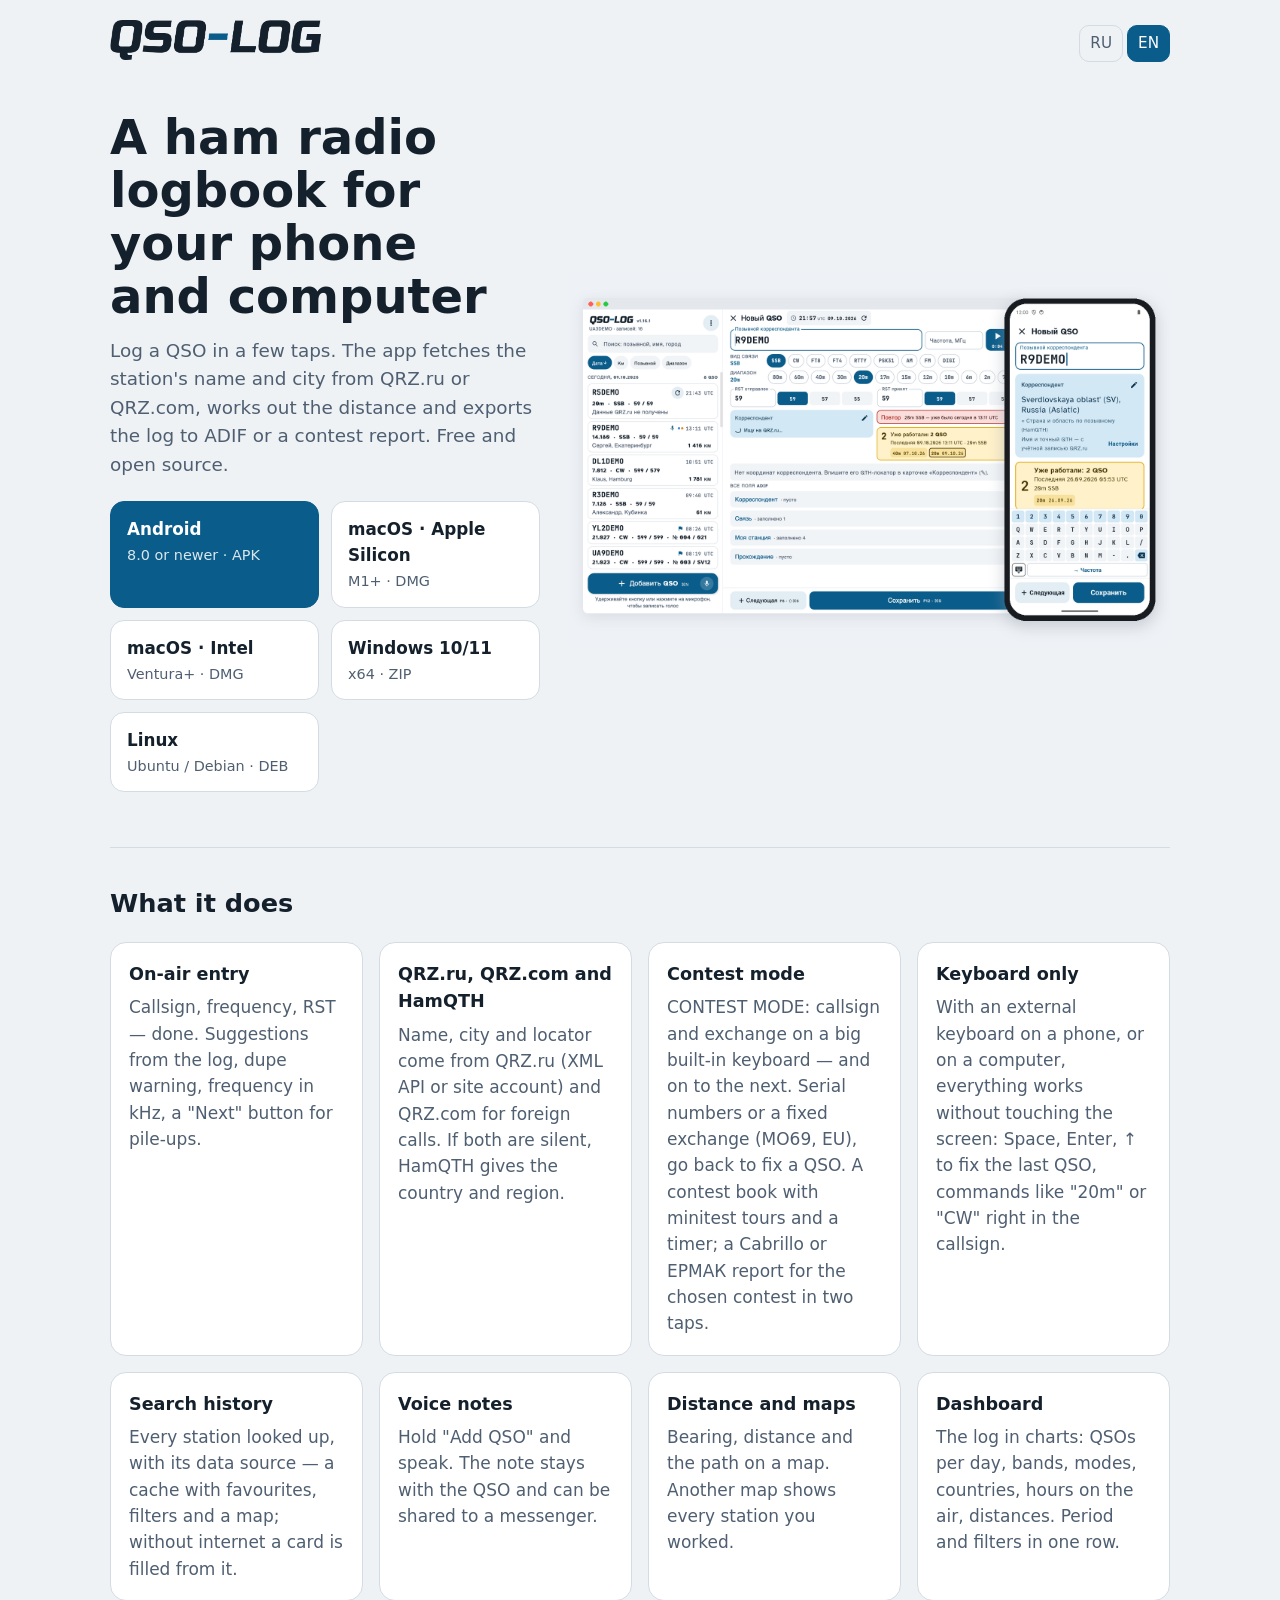
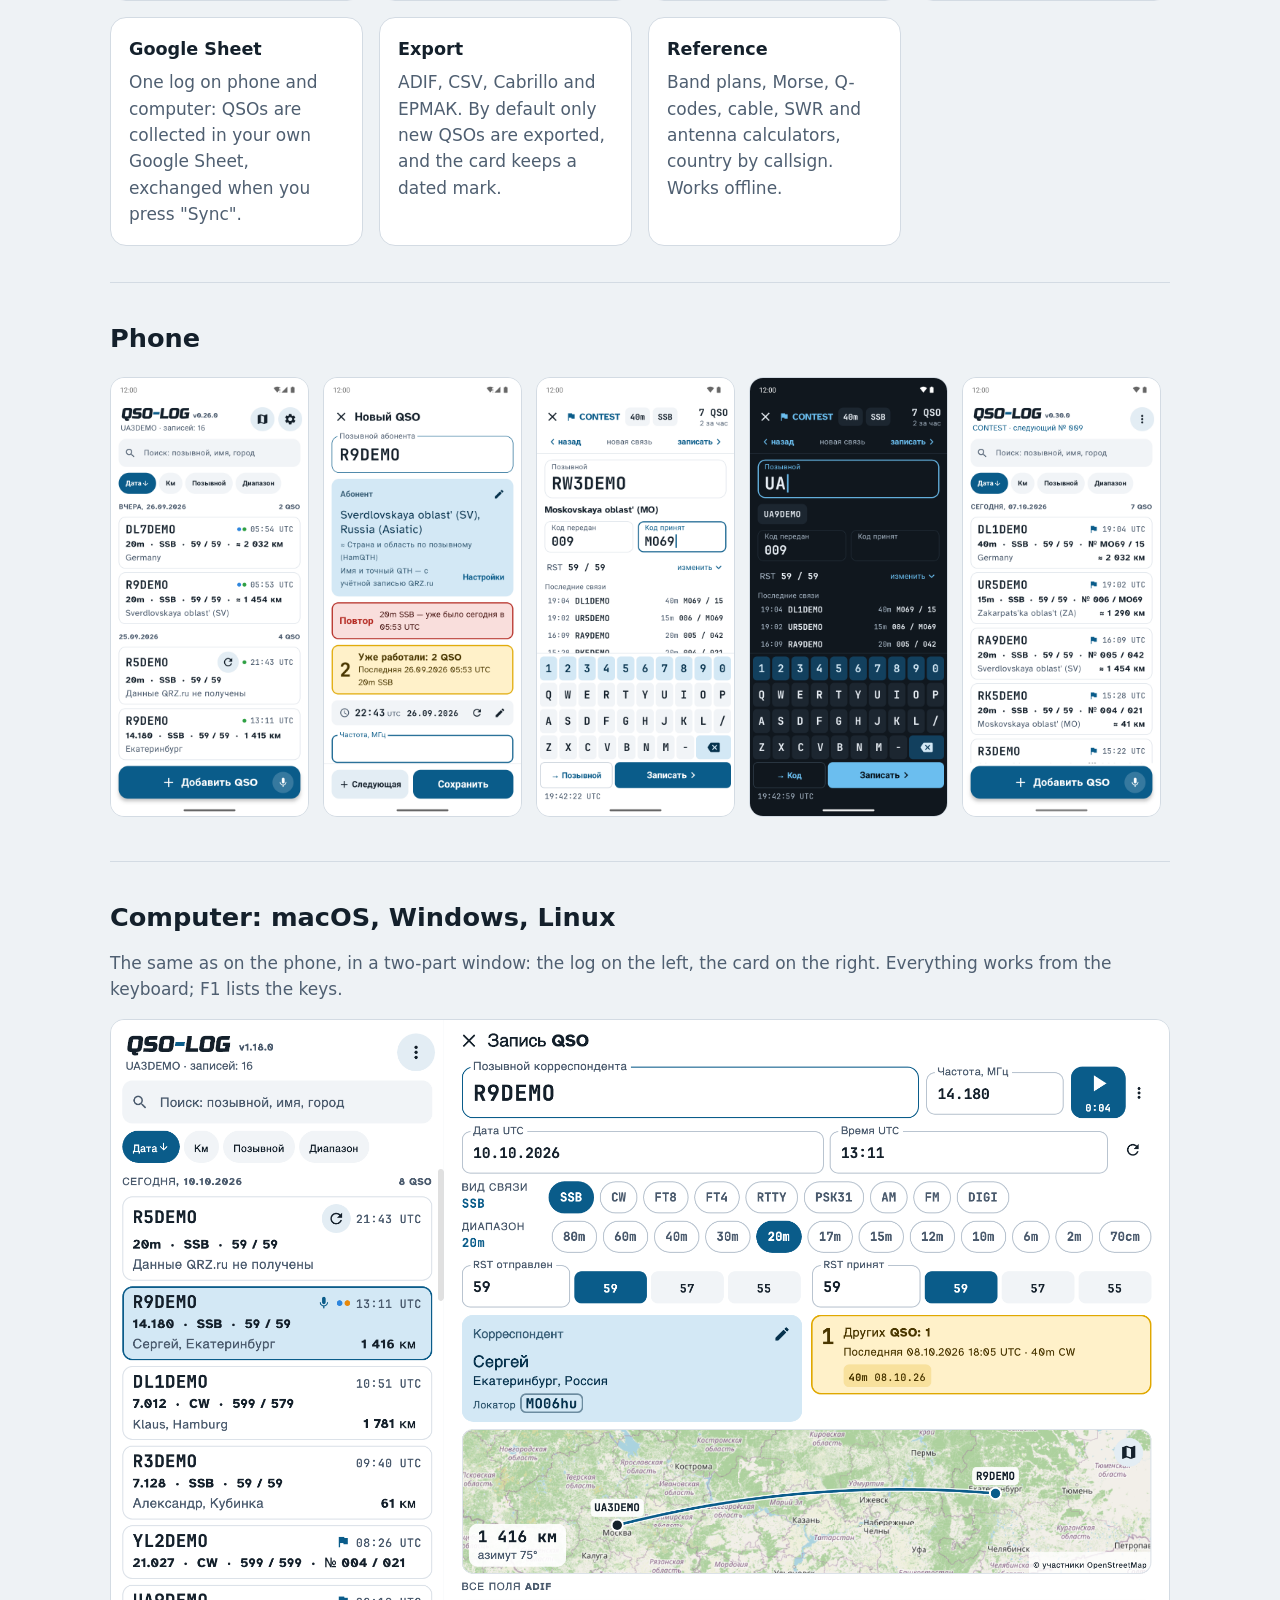
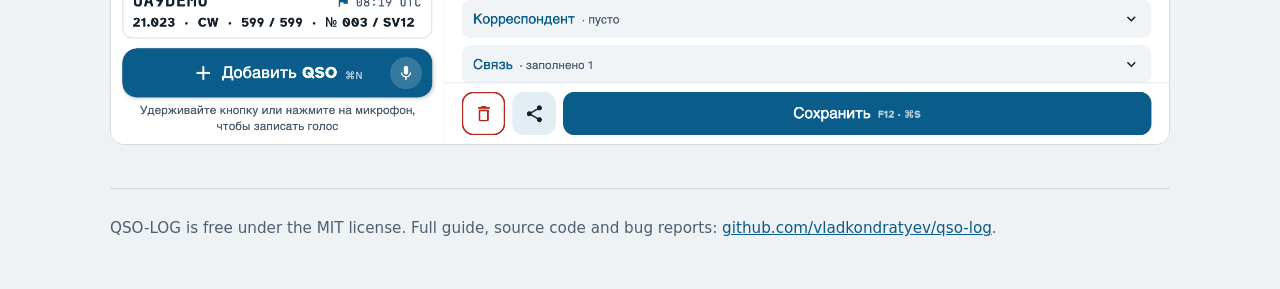
==== commit 5410585a: "Android 0.38.0 / Desktop 1.18.0: contest book with minitest tours, faster Android start, What's new " ====
--- a/docs/index.html
+++ b/docs/index.html
@@ -93,7 +93,7 @@
     <div class="grid">
       <div class="card"><h3><span lang="ru">Ввод в эфире</span><span lang="en">On-air entry</span></h3><p><span lang="ru">Позывной, частота, RST — и всё. Подсказки из журнала, предупреждение о повторе, частота в килогерцах, кнопка «Следующая» для пайлапа.</span><span lang="en">Callsign, frequency, RST — done. Suggestions from the log, dupe warning, frequency in kHz, a "Next" button for pile-ups.</span></p></div>
       <div class="card"><h3><span lang="ru">QRZ.ru, QRZ.com и HamQTH</span><span lang="en">QRZ.ru, QRZ.com and HamQTH</span></h3><p><span lang="ru">Имя, город и локатор приходят с QRZ.ru через XML API или по учётной записи сайта. Зарубежные позывные — с QRZ.com. Если везде пусто, страну и область подскажет HamQTH.</span><span lang="en">Name, city and locator come from QRZ.ru (XML API or site account) and QRZ.com for foreign calls. If both are silent, HamQTH gives the country and region.</span></p></div>
-      <div class="card"><h3><span lang="ru">Режим соревнований</span><span lang="en">Contest mode</span></h3><p><span lang="ru">CONTEST MODE: позывной и контрольный код на своей крупной клавиатуре — и следующая связь. Номер растёт сам или передаётся постоянный код (MO69, EU), можно вернуться и исправить. Отчёт ЕРМАК или Cabrillo — в два нажатия.</span><span lang="en">CONTEST MODE: callsign and exchange on a big built-in keyboard — and on to the next. Serial numbers or a fixed exchange (MO69, EU), go back to fix a QSO. Cabrillo or ЕРМАК report in two taps.</span></p></div>
+      <div class="card"><h3><span lang="ru">Режим соревнований</span><span lang="en">Contest mode</span></h3><p><span lang="ru">CONTEST MODE: позывной и контрольный код на своей крупной клавиатуре — и следующая связь. Номер растёт сам или передаётся постоянный код (MO69, EU), можно вернуться и исправить. Справочник контестов с турами минитестов и таймером, отчёт ЕРМАК или Cabrillo по выбранному соревнованию — в два нажатия.</span><span lang="en">CONTEST MODE: callsign and exchange on a big built-in keyboard — and on to the next. Serial numbers or a fixed exchange (MO69, EU), go back to fix a QSO. A contest book with minitest tours and a timer; a Cabrillo or ЕРМАК report for the chosen contest in two taps.</span></p></div>
       <div class="card"><h3><span lang="ru">Работа с клавиатуры</span><span lang="en">Keyboard only</span></h3><p><span lang="ru">С внешней клавиатурой на телефоне или на компьютере вся работа идёт без мыши и касаний: Пробел, Enter, ↑ для исправления последней связи, команды «20m», «CW» прямо в позывном.</span><span lang="en">With an external keyboard on a phone, or on a computer, everything works without touching the screen: Space, Enter, ↑ to fix the last QSO, commands like "20m" or "CW" right in the callsign.</span></p></div>
       <div class="card"><h3><span lang="ru">История поиска</span><span lang="en">Search history</span></h3><p><span lang="ru">Все найденные позывные с источником данных — как кэш: избранные, фильтры, карта, а без интернета карточка заполняется из истории.</span><span lang="en">Every station looked up, with its data source — a cache with favourites, filters and a map; without internet a card is filled from it.</span></p></div>
       <div class="card"><h3><span lang="ru">Голосовые заметки</span><span lang="en">Voice notes</span></h3><p><span lang="ru">Удержите «Добавить QSO» и говорите. Запись останется в карточке связи, её можно отправить в мессенджер.</span><span lang="en">Hold "Add QSO" and speak. The note stays with the QSO and can be shared to a messenger.</span></p></div>
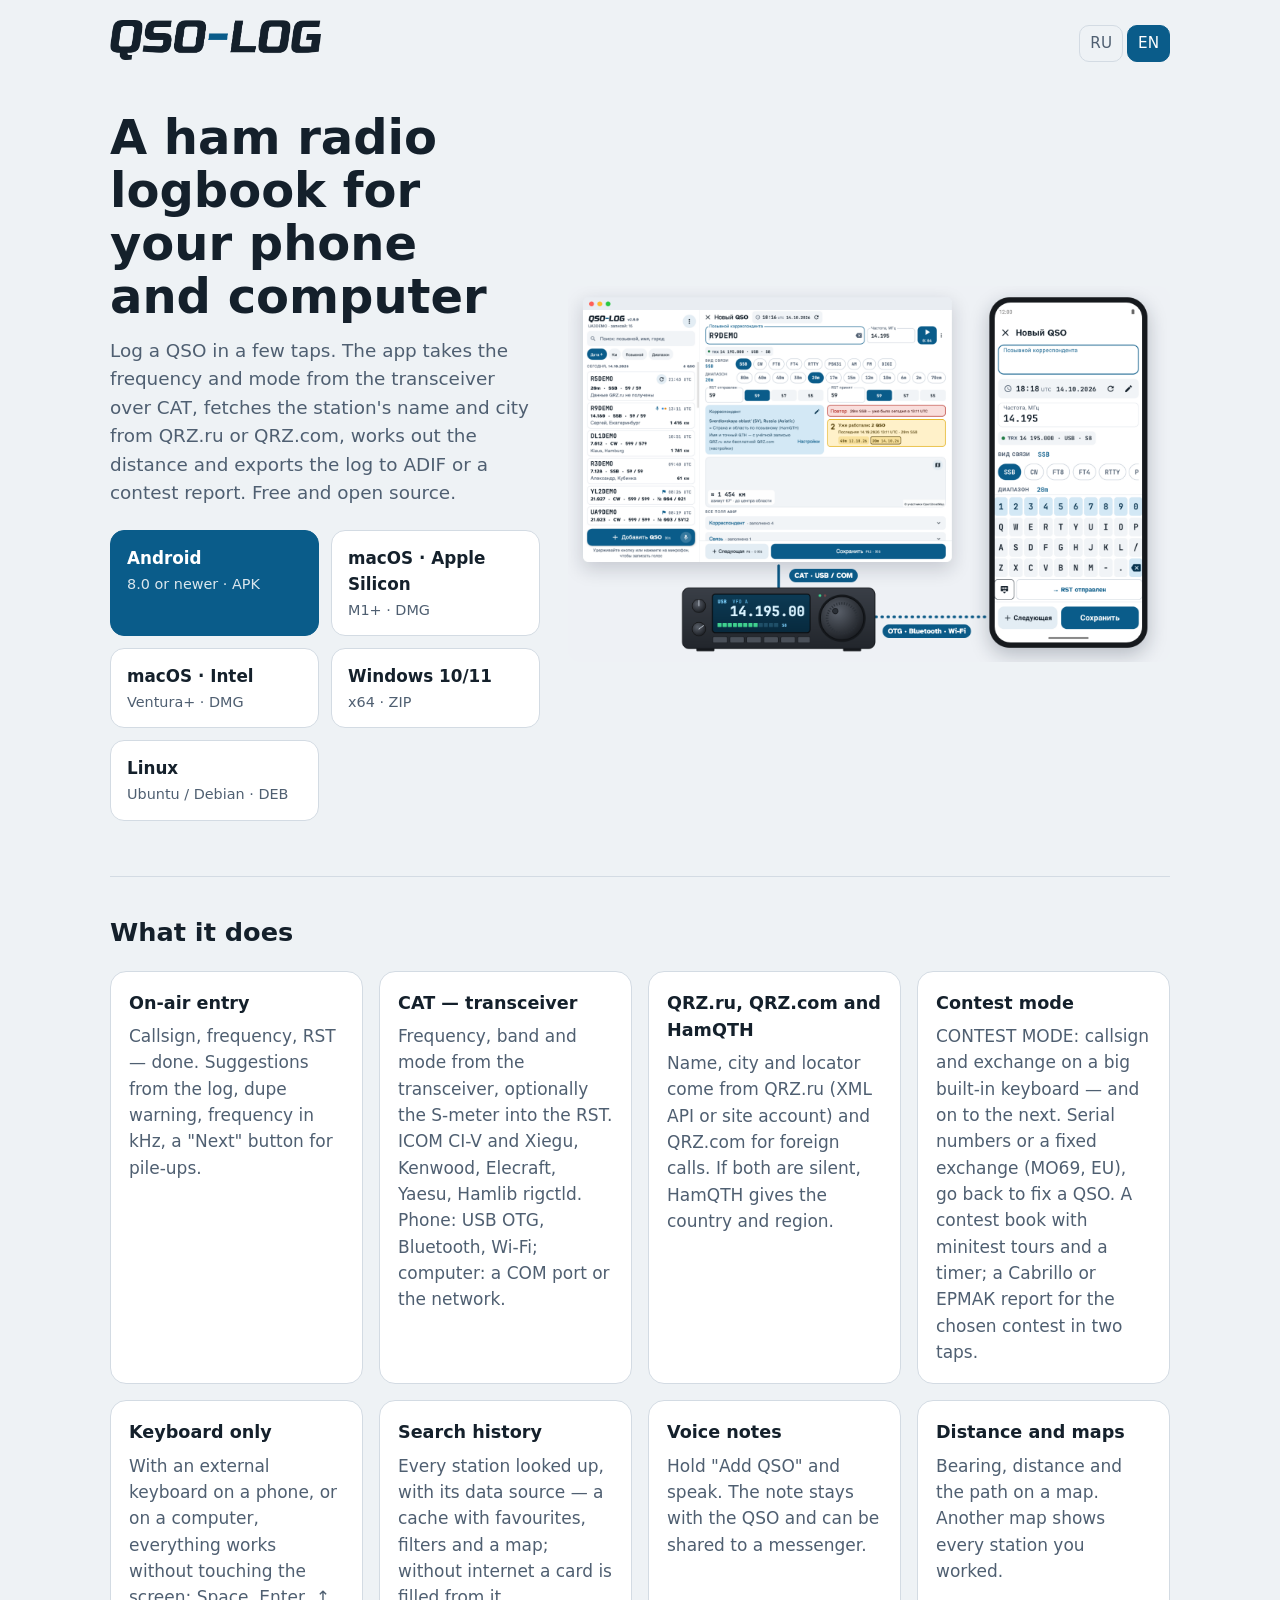
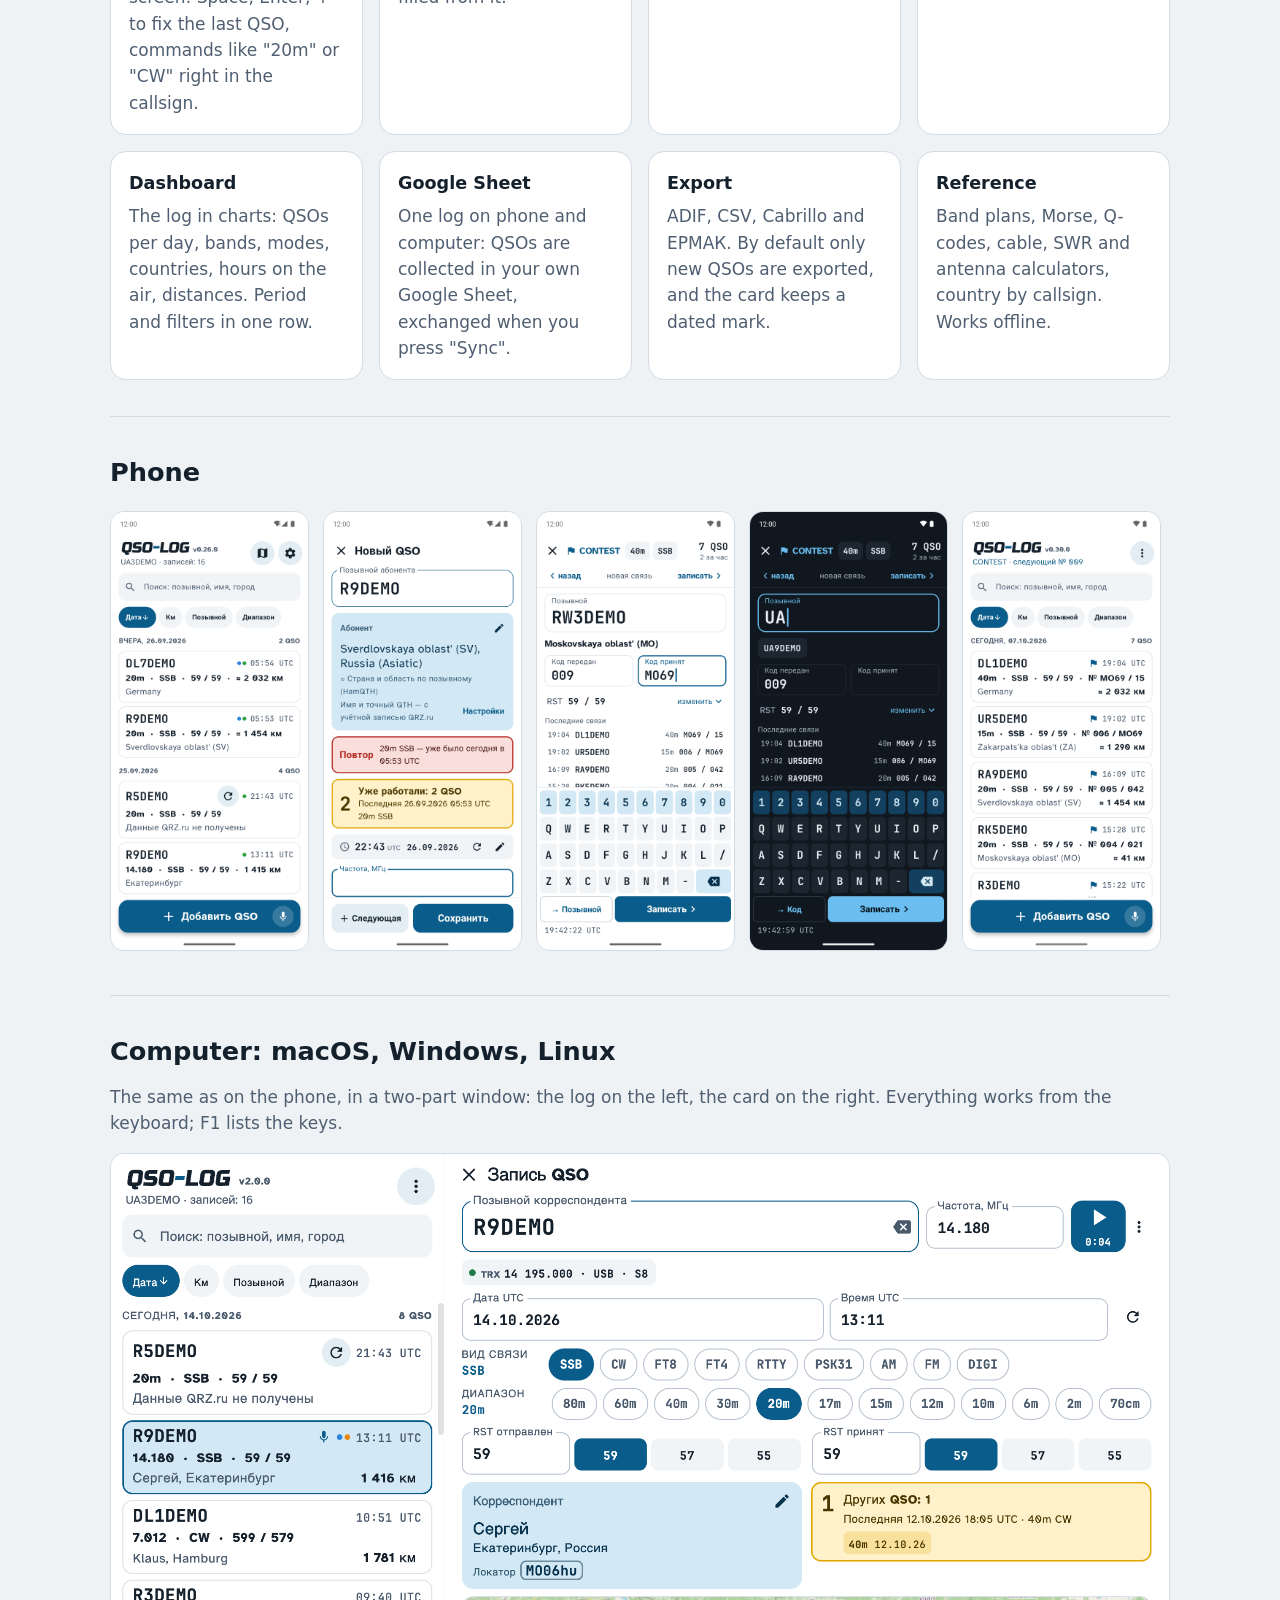
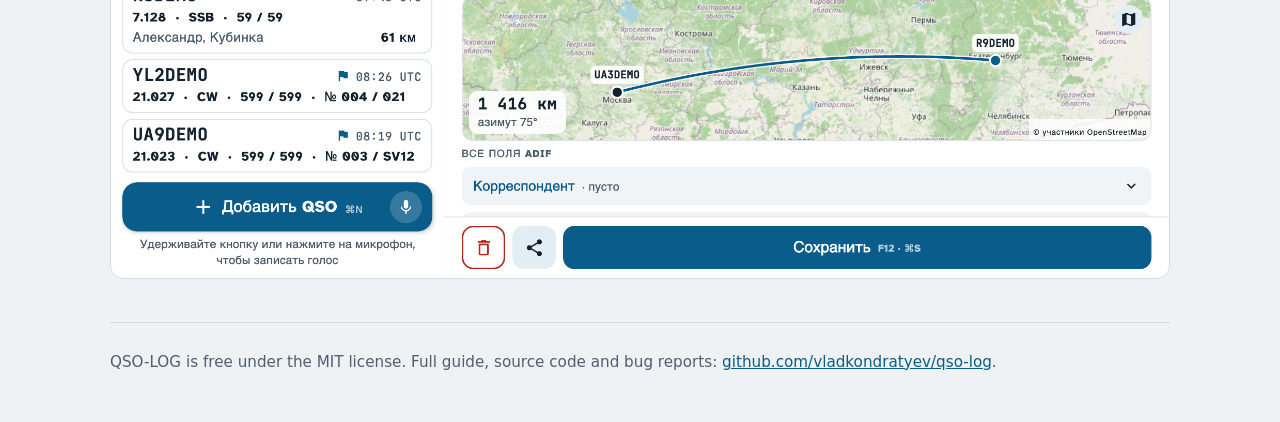
==== commit a276bb57: "QSO-LOG 2.0.0: CAT — frequency, mode and S-meter from the transceiver (ICOM CI-V, Kenwood/Elecraft, " ====
--- a/docs/index.html
+++ b/docs/index.html
@@ -74,7 +74,7 @@
     <div>
       <h1><span lang="ru">Аппаратный журнал радиолюбителя для телефона и компьютера</span><span lang="en">A ham radio logbook for your phone and computer</span></h1>
       <p class="lead">
-        <span lang="ru">Записывайте связи за несколько нажатий. Имя и город корреспондента программа возьмёт с QRZ.ru или QRZ.com, расстояние посчитает сама, журнал выгрузит в ADIF или в отчёт для соревнований. Бесплатно, исходный код открыт.</span><span lang="en">Log a QSO in a few taps. The app fetches the station's name and city from QRZ.ru or QRZ.com, works out the distance and exports the log to ADIF or a contest report. Free and open source.</span>
+        <span lang="ru">Записывайте связи за несколько нажатий. Частоту и вид связи программа возьмёт с трансивера по CAT, имя и город корреспондента программа возьмёт с QRZ.ru или QRZ.com, расстояние посчитает сама, журнал выгрузит в ADIF или в отчёт для соревнований. Бесплатно, исходный код открыт.</span><span lang="en">Log a QSO in a few taps. The app takes the frequency and mode from the transceiver over CAT, fetches the station's name and city from QRZ.ru or QRZ.com, works out the distance and exports the log to ADIF or a contest report. Free and open source.</span>
       </p>
       <div class="dl">
         <a class="primary" id="dl-android" href="https://github.com/vladkondratyev/qso-log/releases/latest"><b>Android</b><span lang="ru">8.0 и новее · APK</span><span lang="en">8.0 or newer · APK</span></a>
@@ -92,6 +92,7 @@
     <h2><span lang="ru">Что умеет</span><span lang="en">What it does</span></h2>
     <div class="grid">
       <div class="card"><h3><span lang="ru">Ввод в эфире</span><span lang="en">On-air entry</span></h3><p><span lang="ru">Позывной, частота, RST — и всё. Подсказки из журнала, предупреждение о повторе, частота в килогерцах, кнопка «Следующая» для пайлапа.</span><span lang="en">Callsign, frequency, RST — done. Suggestions from the log, dupe warning, frequency in kHz, a "Next" button for pile-ups.</span></p></div>
+      <div class="card"><h3><span lang="ru">CAT — трансивер</span><span lang="en">CAT — transceiver</span></h3><p><span lang="ru">Частота, диапазон и вид связи — с трансивера, по желанию и S-метр в RST. ICOM CI-V и Xiegu, Kenwood, Elecraft, Yaesu, Hamlib rigctld. Телефон: USB OTG, Bluetooth, Wi-Fi; компьютер: COM-порт или сеть.</span><span lang="en">Frequency, band and mode from the transceiver, optionally the S-meter into the RST. ICOM CI-V and Xiegu, Kenwood, Elecraft, Yaesu, Hamlib rigctld. Phone: USB OTG, Bluetooth, Wi-Fi; computer: a COM port or the network.</span></p></div>
       <div class="card"><h3><span lang="ru">QRZ.ru, QRZ.com и HamQTH</span><span lang="en">QRZ.ru, QRZ.com and HamQTH</span></h3><p><span lang="ru">Имя, город и локатор приходят с QRZ.ru через XML API или по учётной записи сайта. Зарубежные позывные — с QRZ.com. Если везде пусто, страну и область подскажет HamQTH.</span><span lang="en">Name, city and locator come from QRZ.ru (XML API or site account) and QRZ.com for foreign calls. If both are silent, HamQTH gives the country and region.</span></p></div>
       <div class="card"><h3><span lang="ru">Режим соревнований</span><span lang="en">Contest mode</span></h3><p><span lang="ru">CONTEST MODE: позывной и контрольный код на своей крупной клавиатуре — и следующая связь. Номер растёт сам или передаётся постоянный код (MO69, EU), можно вернуться и исправить. Справочник контестов с турами минитестов и таймером, отчёт ЕРМАК или Cabrillo по выбранному соревнованию — в два нажатия.</span><span lang="en">CONTEST MODE: callsign and exchange on a big built-in keyboard — and on to the next. Serial numbers or a fixed exchange (MO69, EU), go back to fix a QSO. A contest book with minitest tours and a timer; a Cabrillo or ЕРМАК report for the chosen contest in two taps.</span></p></div>
       <div class="card"><h3><span lang="ru">Работа с клавиатуры</span><span lang="en">Keyboard only</span></h3><p><span lang="ru">С внешней клавиатурой на телефоне или на компьютере вся работа идёт без мыши и касаний: Пробел, Enter, ↑ для исправления последней связи, команды «20m», «CW» прямо в позывном.</span><span lang="en">With an external keyboard on a phone, or on a computer, everything works without touching the screen: Space, Enter, ↑ to fix the last QSO, commands like "20m" or "CW" right in the callsign.</span></p></div>
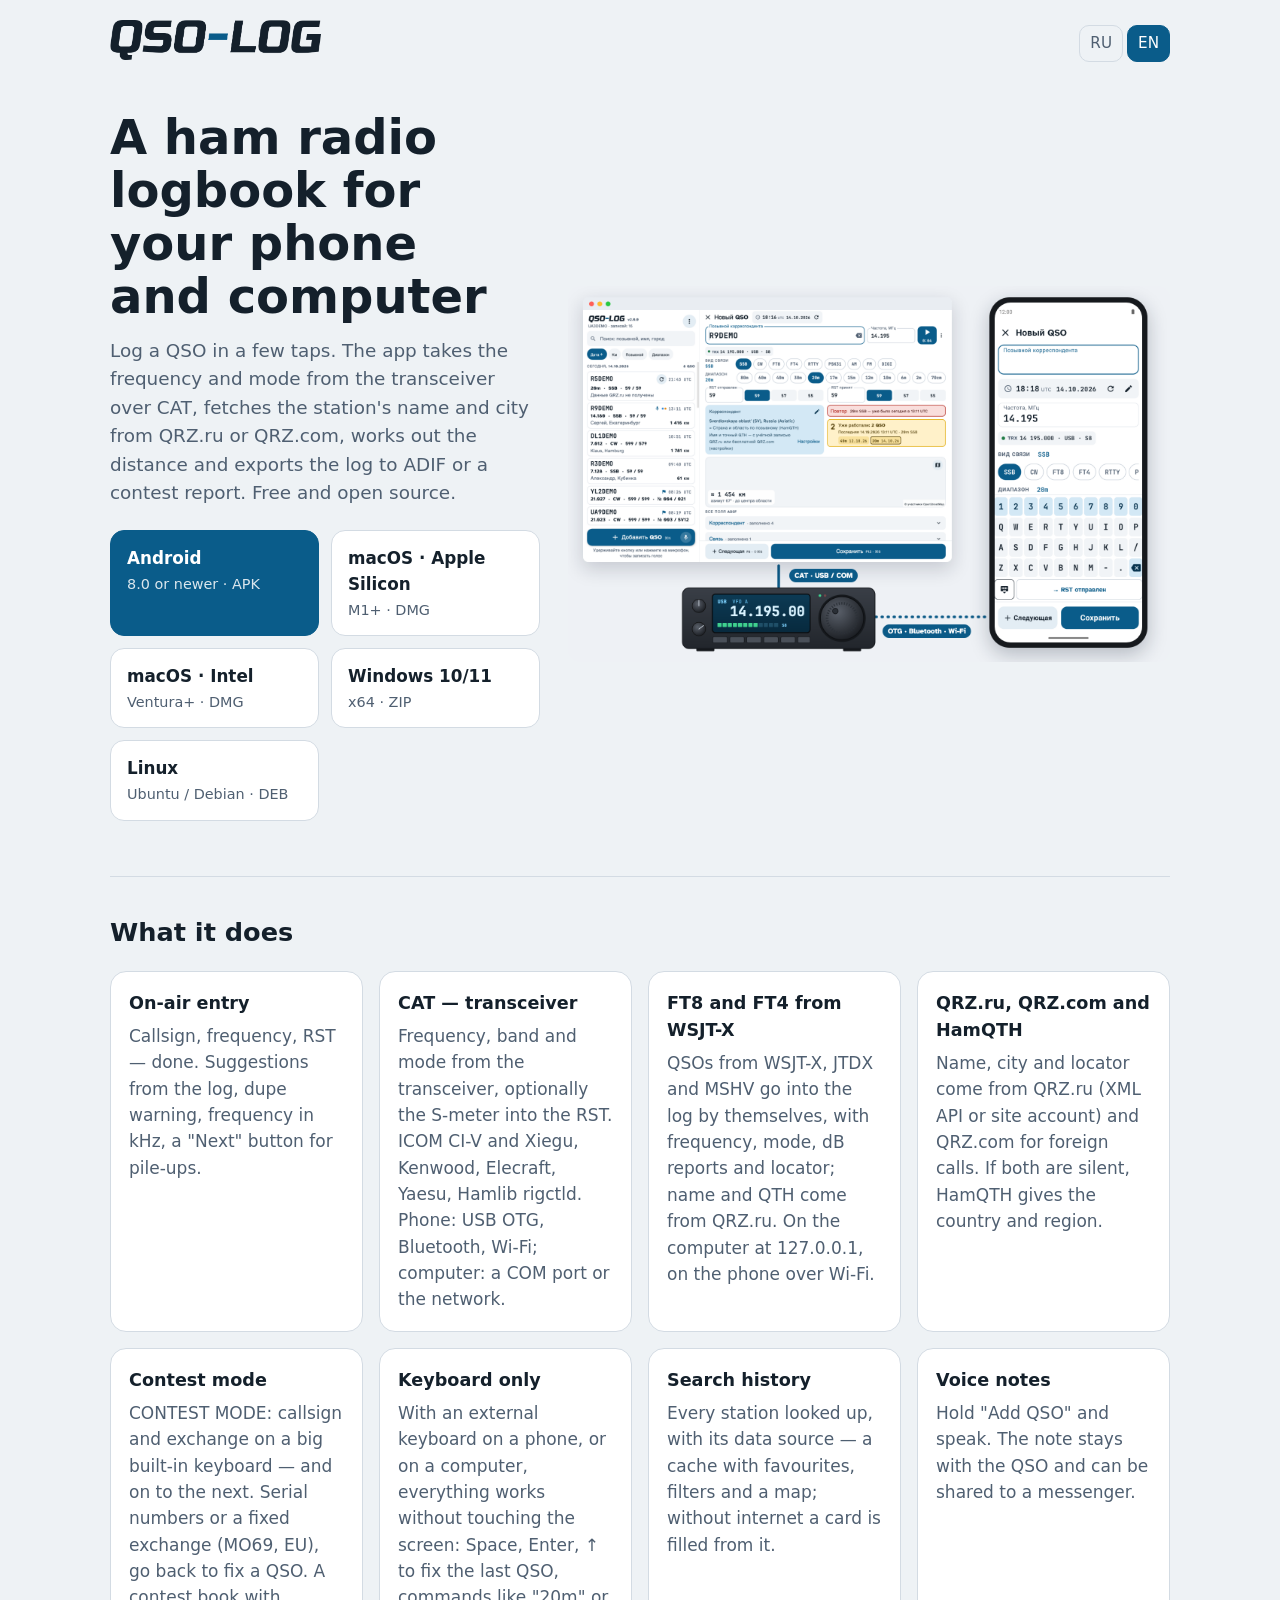
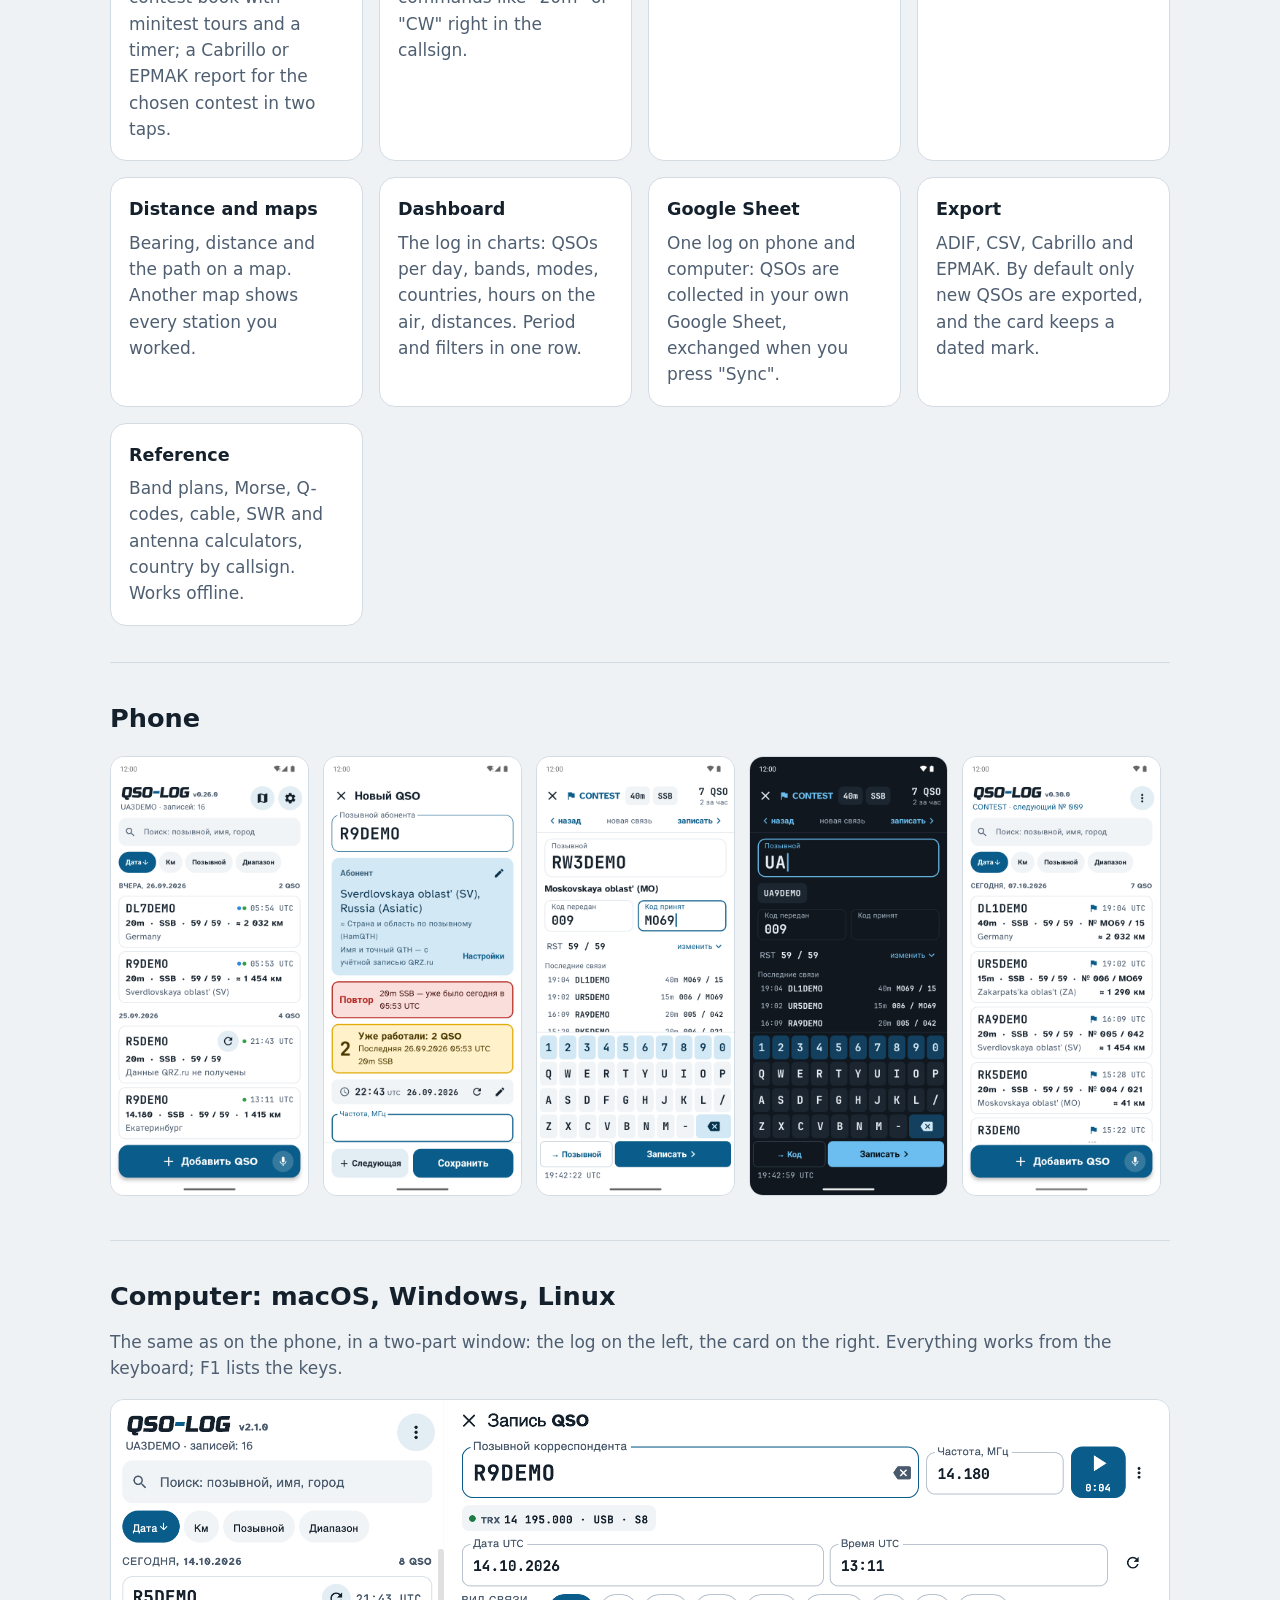
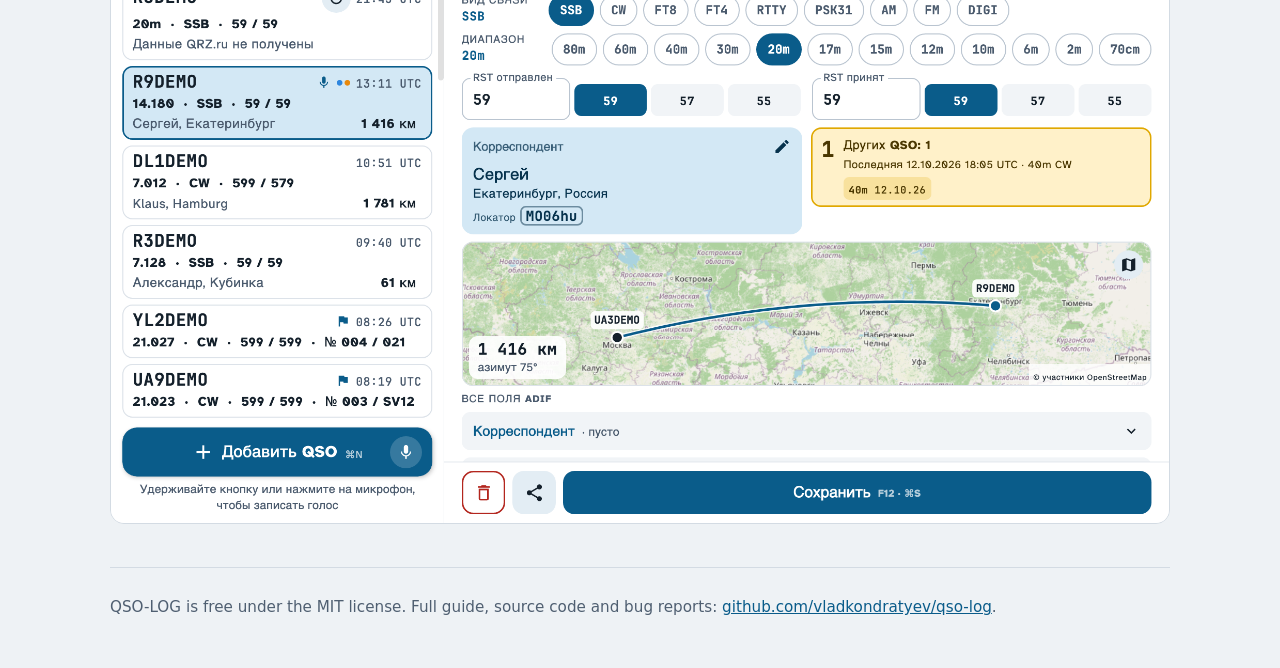
==== commit ea407bf7: "QSO-LOG 2.1.0: QSOs from WSJT-X, JTDX and MSHV go into the log by themselves (UDP, port 2237) on And" ====
--- a/docs/index.html
+++ b/docs/index.html
@@ -93,6 +93,7 @@
     <div class="grid">
       <div class="card"><h3><span lang="ru">Ввод в эфире</span><span lang="en">On-air entry</span></h3><p><span lang="ru">Позывной, частота, RST — и всё. Подсказки из журнала, предупреждение о повторе, частота в килогерцах, кнопка «Следующая» для пайлапа.</span><span lang="en">Callsign, frequency, RST — done. Suggestions from the log, dupe warning, frequency in kHz, a "Next" button for pile-ups.</span></p></div>
       <div class="card"><h3><span lang="ru">CAT — трансивер</span><span lang="en">CAT — transceiver</span></h3><p><span lang="ru">Частота, диапазон и вид связи — с трансивера, по желанию и S-метр в RST. ICOM CI-V и Xiegu, Kenwood, Elecraft, Yaesu, Hamlib rigctld. Телефон: USB OTG, Bluetooth, Wi-Fi; компьютер: COM-порт или сеть.</span><span lang="en">Frequency, band and mode from the transceiver, optionally the S-meter into the RST. ICOM CI-V and Xiegu, Kenwood, Elecraft, Yaesu, Hamlib rigctld. Phone: USB OTG, Bluetooth, Wi-Fi; computer: a COM port or the network.</span></p></div>
+      <div class="card"><h3><span lang="ru">FT8 и FT4 из WSJT-X</span><span lang="en">FT8 and FT4 from WSJT-X</span></h3><p><span lang="ru">Связи из WSJT-X, JTDX и MSHV сами попадают в журнал — с частотой, видом, отчётами в дБ и локатором, имя и QTH подтягиваются с QRZ.ru. На компьютере — по адресу 127.0.0.1, на телефоне — по Wi-Fi.</span><span lang="en">QSOs from WSJT-X, JTDX and MSHV go into the log by themselves, with frequency, mode, dB reports and locator; name and QTH come from QRZ.ru. On the computer at 127.0.0.1, on the phone over Wi-Fi.</span></p></div>
       <div class="card"><h3><span lang="ru">QRZ.ru, QRZ.com и HamQTH</span><span lang="en">QRZ.ru, QRZ.com and HamQTH</span></h3><p><span lang="ru">Имя, город и локатор приходят с QRZ.ru через XML API или по учётной записи сайта. Зарубежные позывные — с QRZ.com. Если везде пусто, страну и область подскажет HamQTH.</span><span lang="en">Name, city and locator come from QRZ.ru (XML API or site account) and QRZ.com for foreign calls. If both are silent, HamQTH gives the country and region.</span></p></div>
       <div class="card"><h3><span lang="ru">Режим соревнований</span><span lang="en">Contest mode</span></h3><p><span lang="ru">CONTEST MODE: позывной и контрольный код на своей крупной клавиатуре — и следующая связь. Номер растёт сам или передаётся постоянный код (MO69, EU), можно вернуться и исправить. Справочник контестов с турами минитестов и таймером, отчёт ЕРМАК или Cabrillo по выбранному соревнованию — в два нажатия.</span><span lang="en">CONTEST MODE: callsign and exchange on a big built-in keyboard — and on to the next. Serial numbers or a fixed exchange (MO69, EU), go back to fix a QSO. A contest book with minitest tours and a timer; a Cabrillo or ЕРМАК report for the chosen contest in two taps.</span></p></div>
       <div class="card"><h3><span lang="ru">Работа с клавиатуры</span><span lang="en">Keyboard only</span></h3><p><span lang="ru">С внешней клавиатурой на телефоне или на компьютере вся работа идёт без мыши и касаний: Пробел, Enter, ↑ для исправления последней связи, команды «20m», «CW» прямо в позывном.</span><span lang="en">With an external keyboard on a phone, or on a computer, everything works without touching the screen: Space, Enter, ↑ to fix the last QSO, commands like "20m" or "CW" right in the callsign.</span></p></div>
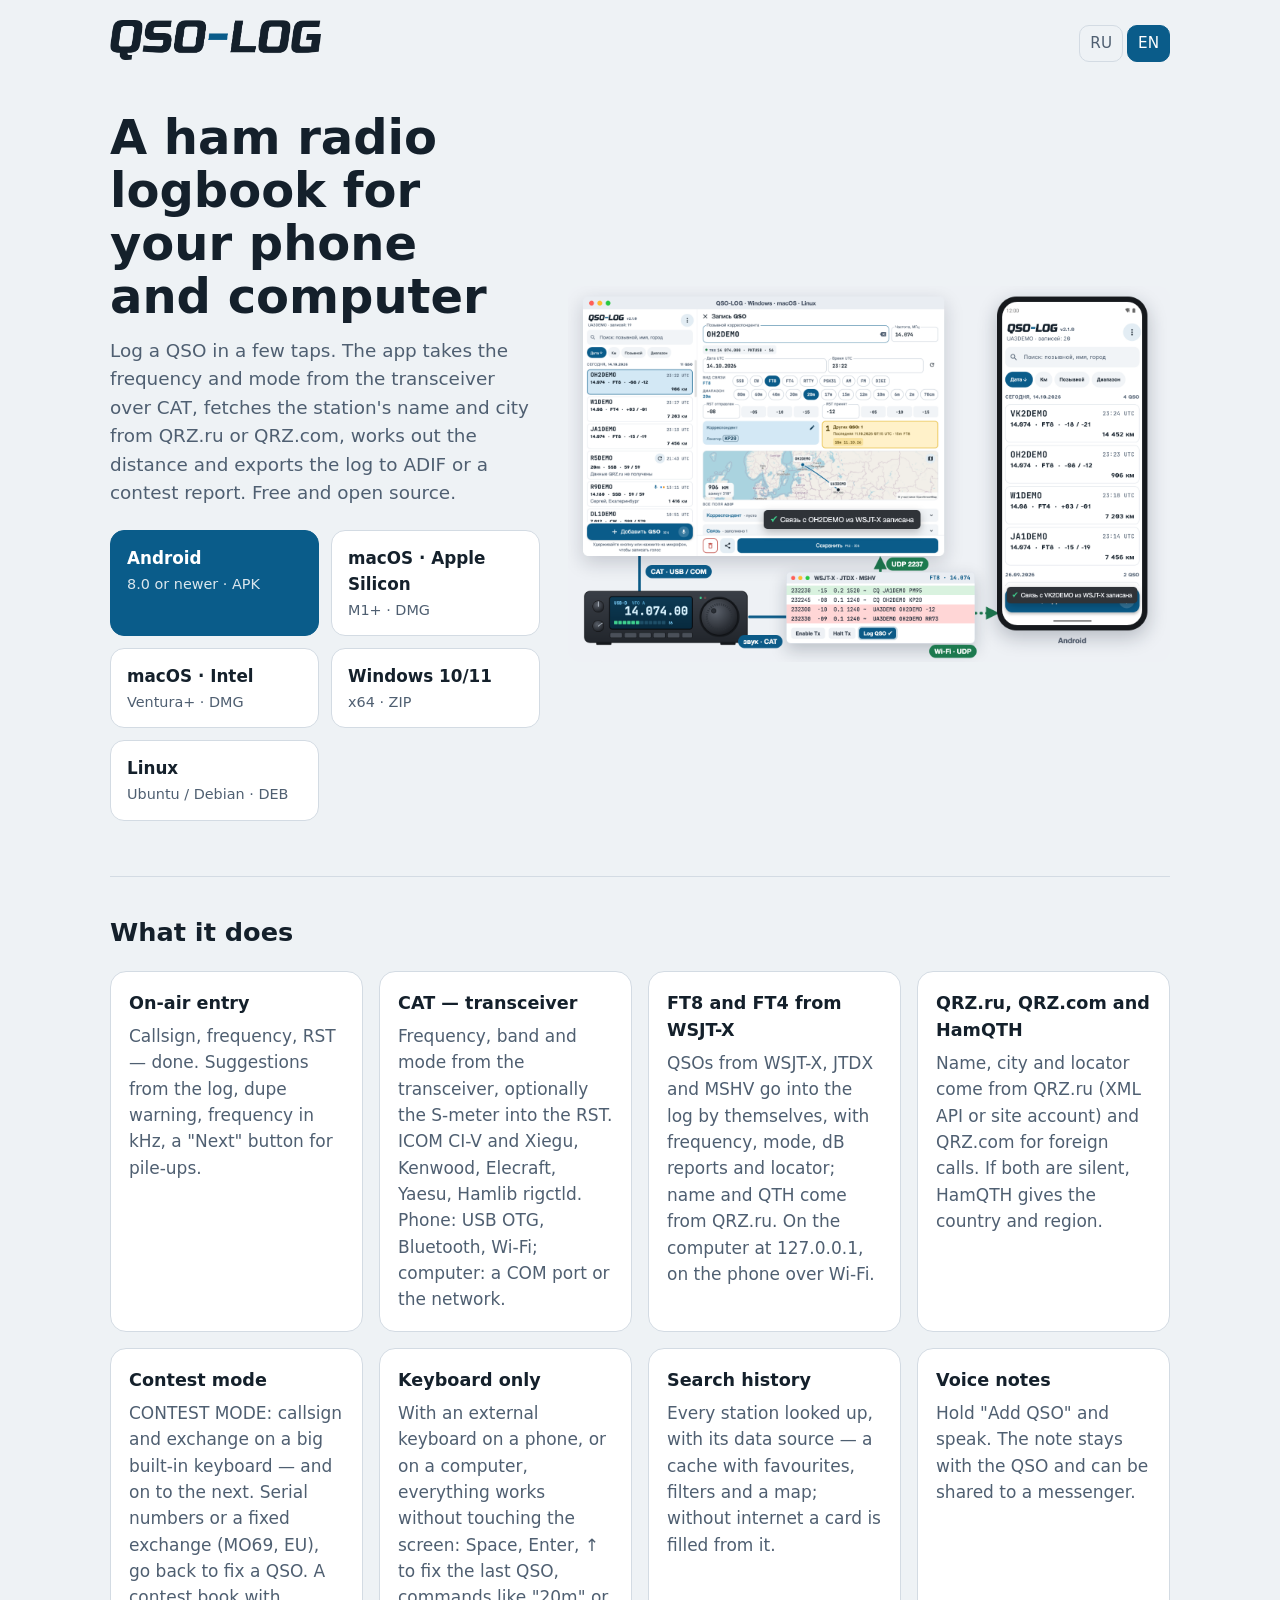
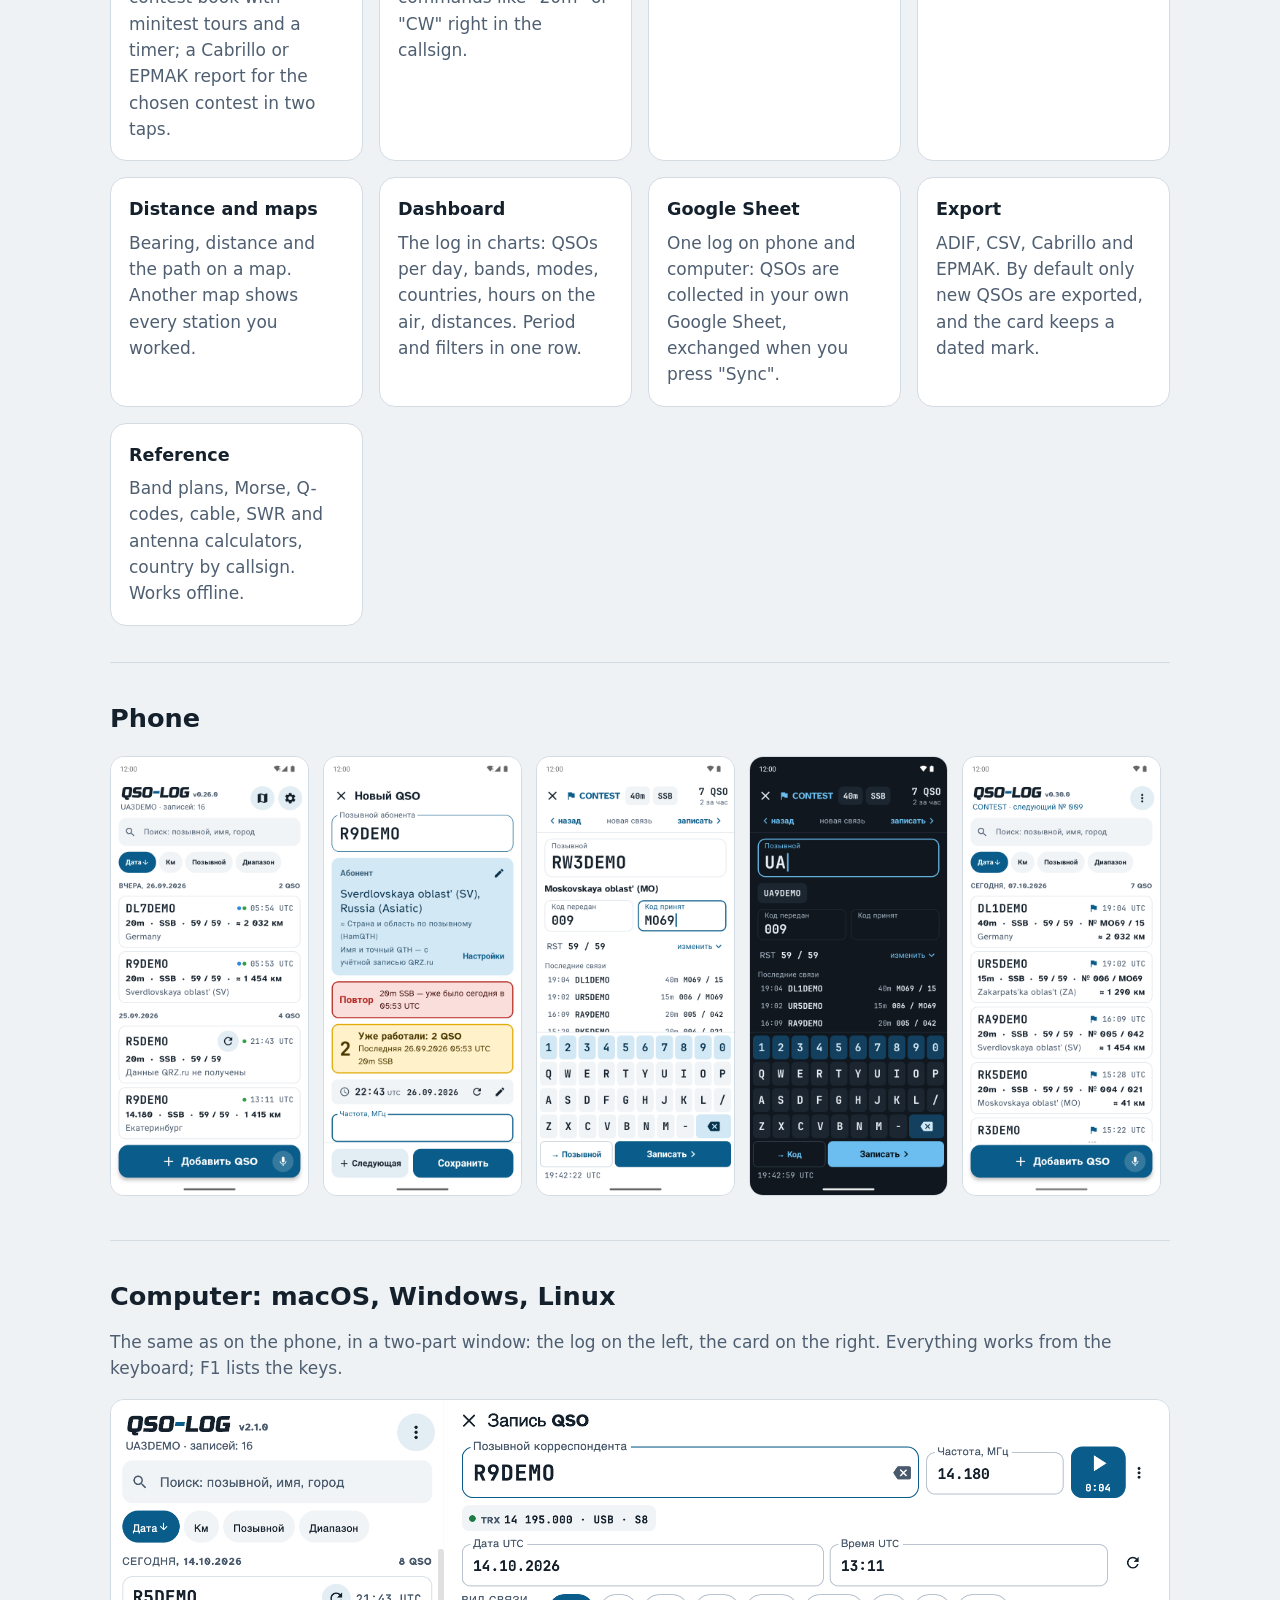
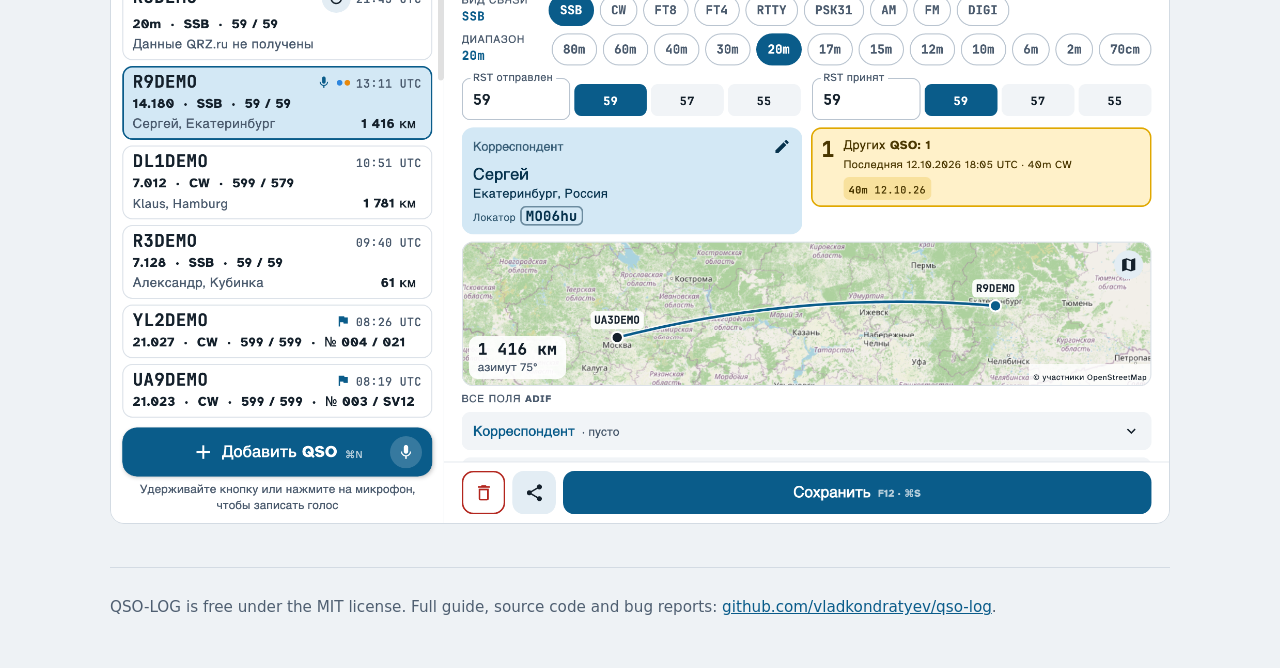
==== commit 53f525ff: "Main picture: the transceiver, QSO-LOG on the computer and on Android, FT8/FT4 QSOs coming from WSJT" ====
--- a/docs/index.html
+++ b/docs/index.html
@@ -85,7 +85,7 @@
       </div>
       <p style="color:var(--muted);font-size:.95rem;margin-top:12px" id="versions"></p>
     </div>
-    <img src="screenshots/00-platforms.png" alt="QSO-LOG on a computer and a phone">
+    <img src="screenshots/00-platforms.png" alt="QSO-LOG on a computer and a phone: CAT with the transceiver, FT8 and FT4 QSOs from WSJT-X">
   </div>
 
   <section>
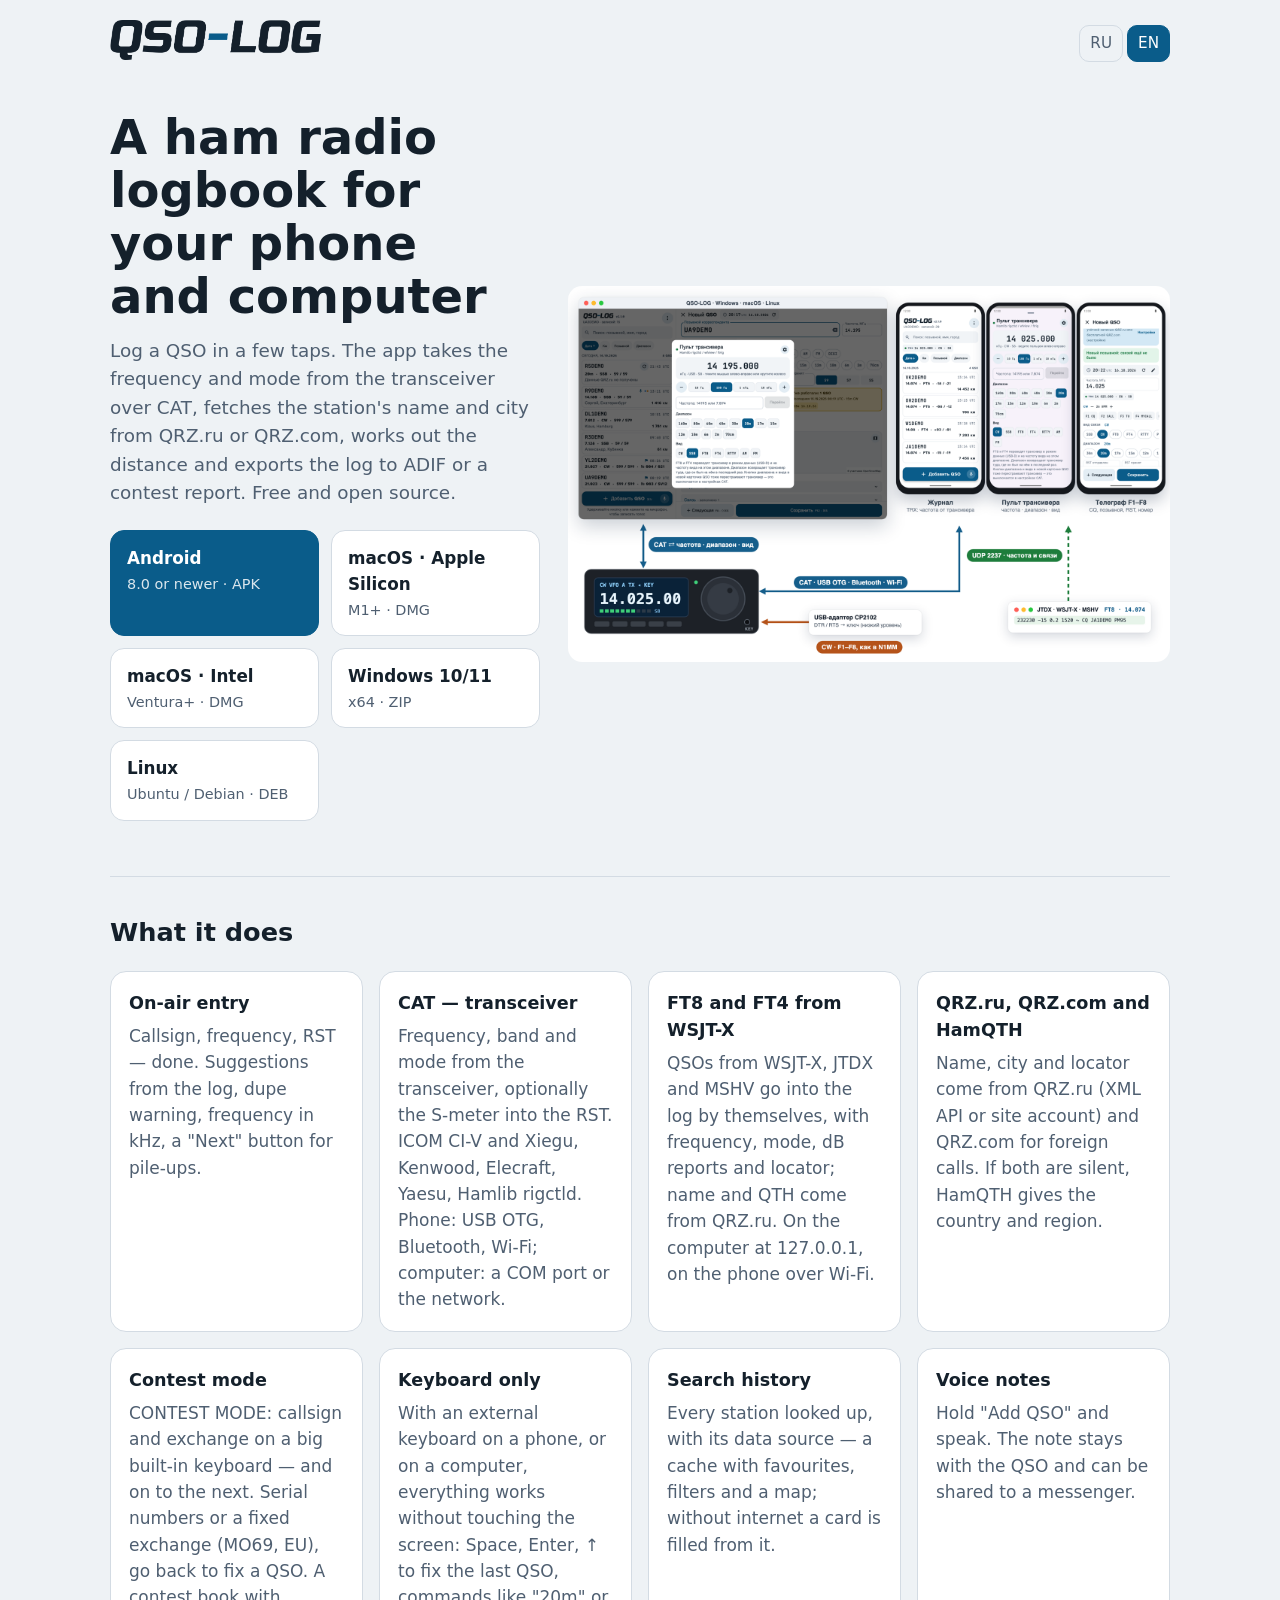
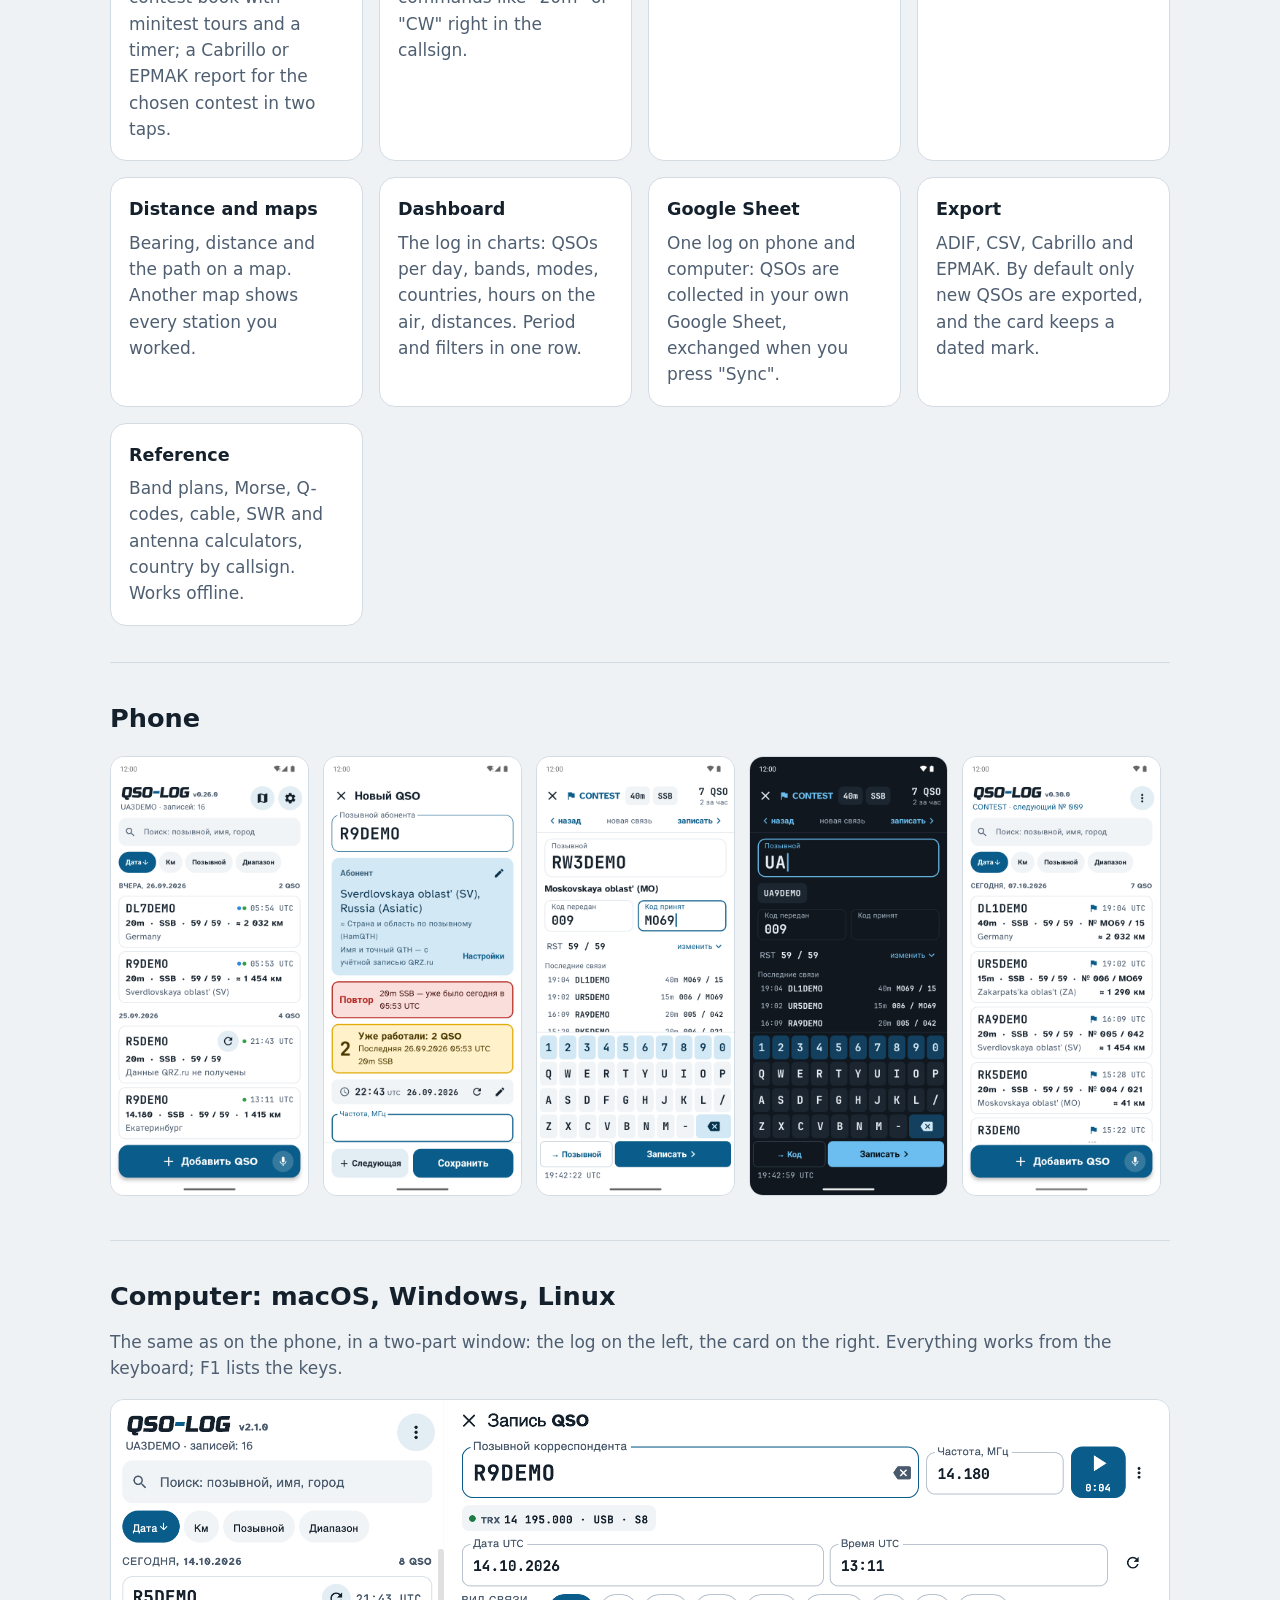
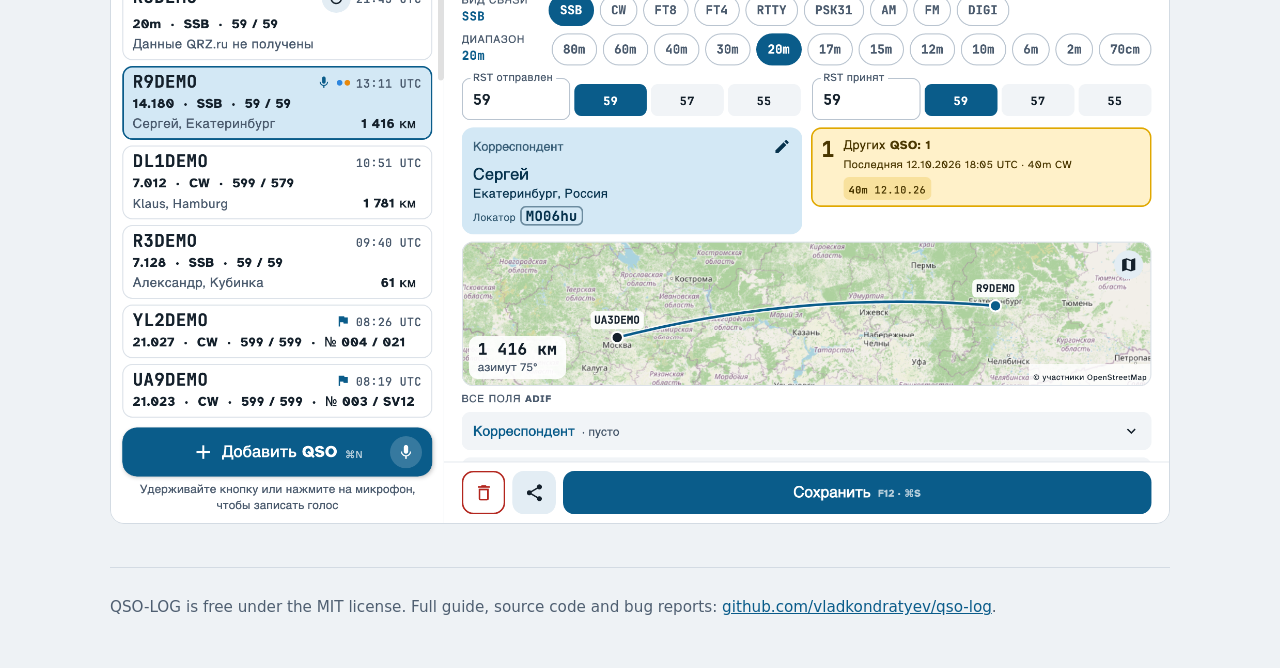
==== commit 780a9252: "QSO-LOG 2.2.0: transceiver panel (frequency, band, mode over CAT), CW from F1–F8 on DTR/RTS, any key" ====
--- a/docs/index.html
+++ b/docs/index.html
@@ -85,7 +85,7 @@
       </div>
       <p style="color:var(--muted);font-size:.95rem;margin-top:12px" id="versions"></p>
     </div>
-    <img src="screenshots/00-platforms.png" alt="QSO-LOG on a computer and a phone: CAT with the transceiver, FT8 and FT4 QSOs from WSJT-X">
+    <img src="screenshots/00-platforms.png" alt="QSO-LOG on a computer and a phone: the transceiver panel over CAT, CW from the F1–F8 keys, QSOs from WSJT-X and JTDX">
   </div>
 
   <section>
